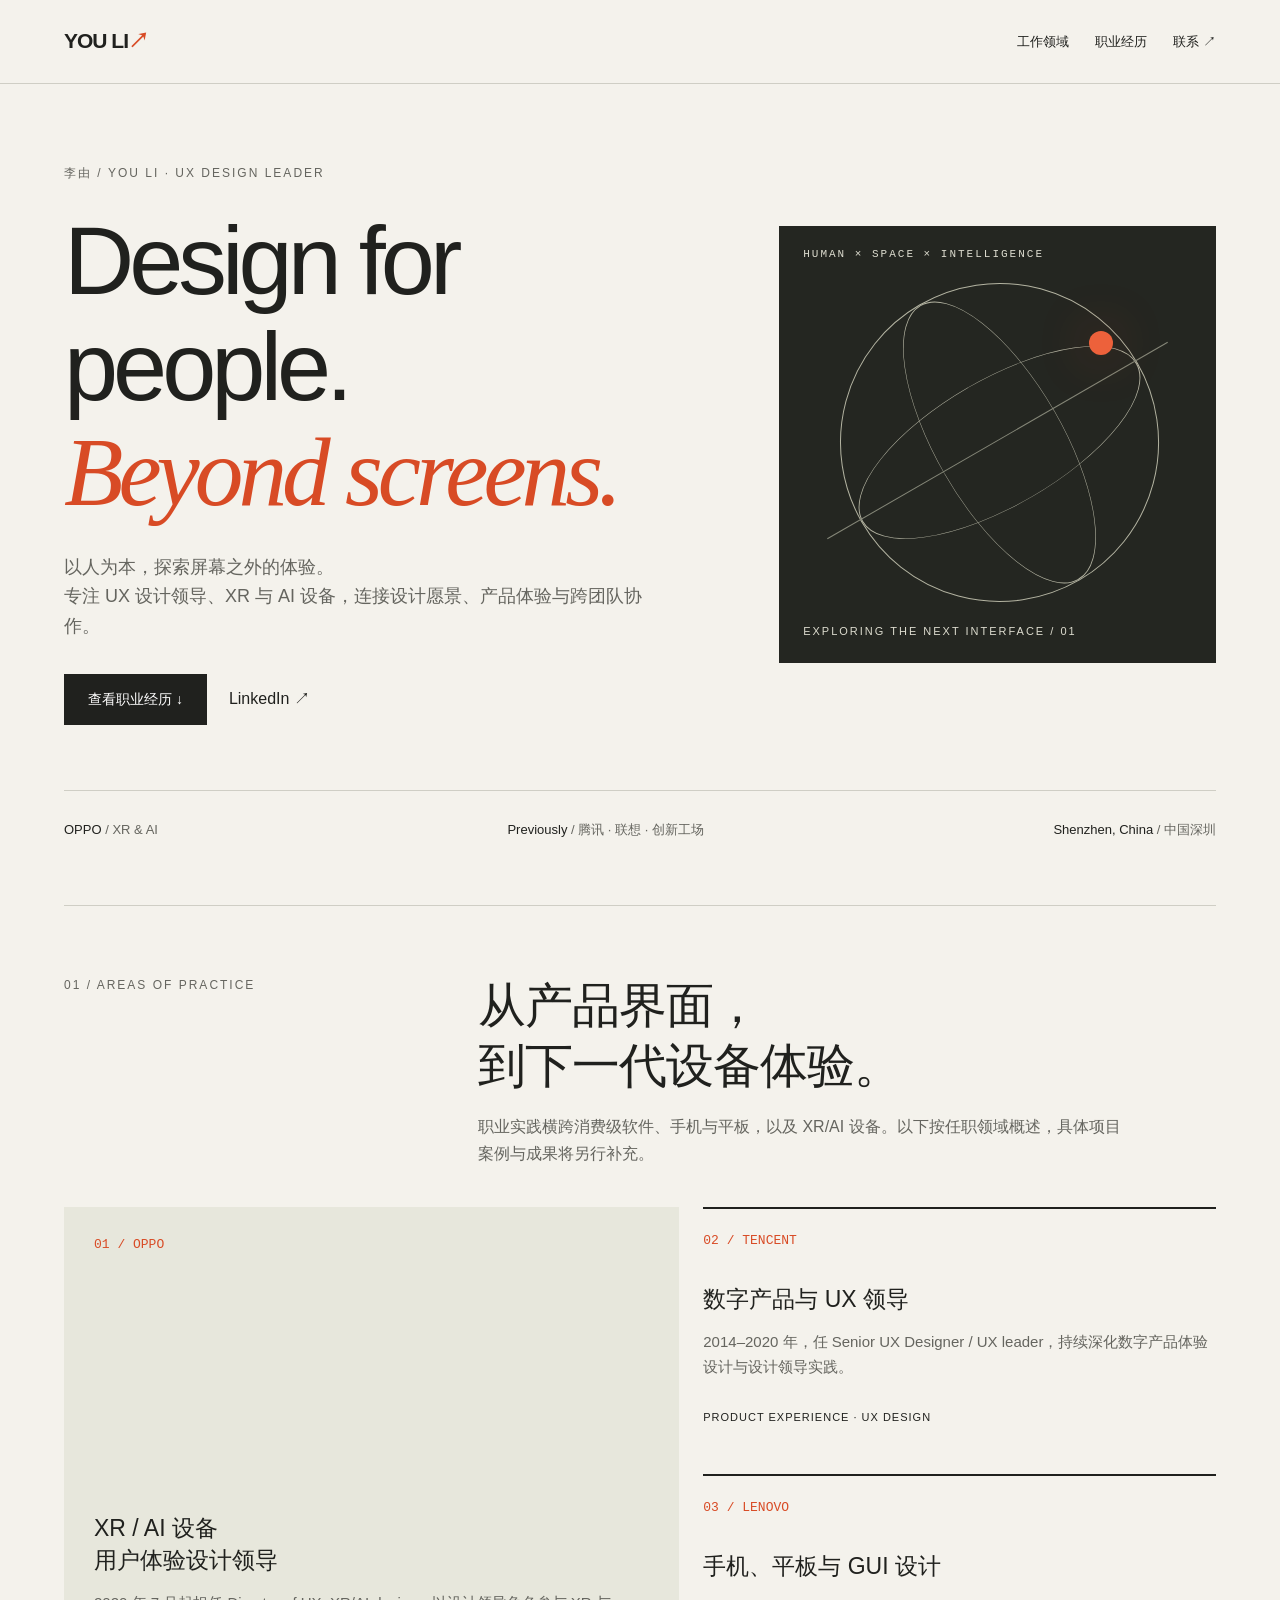
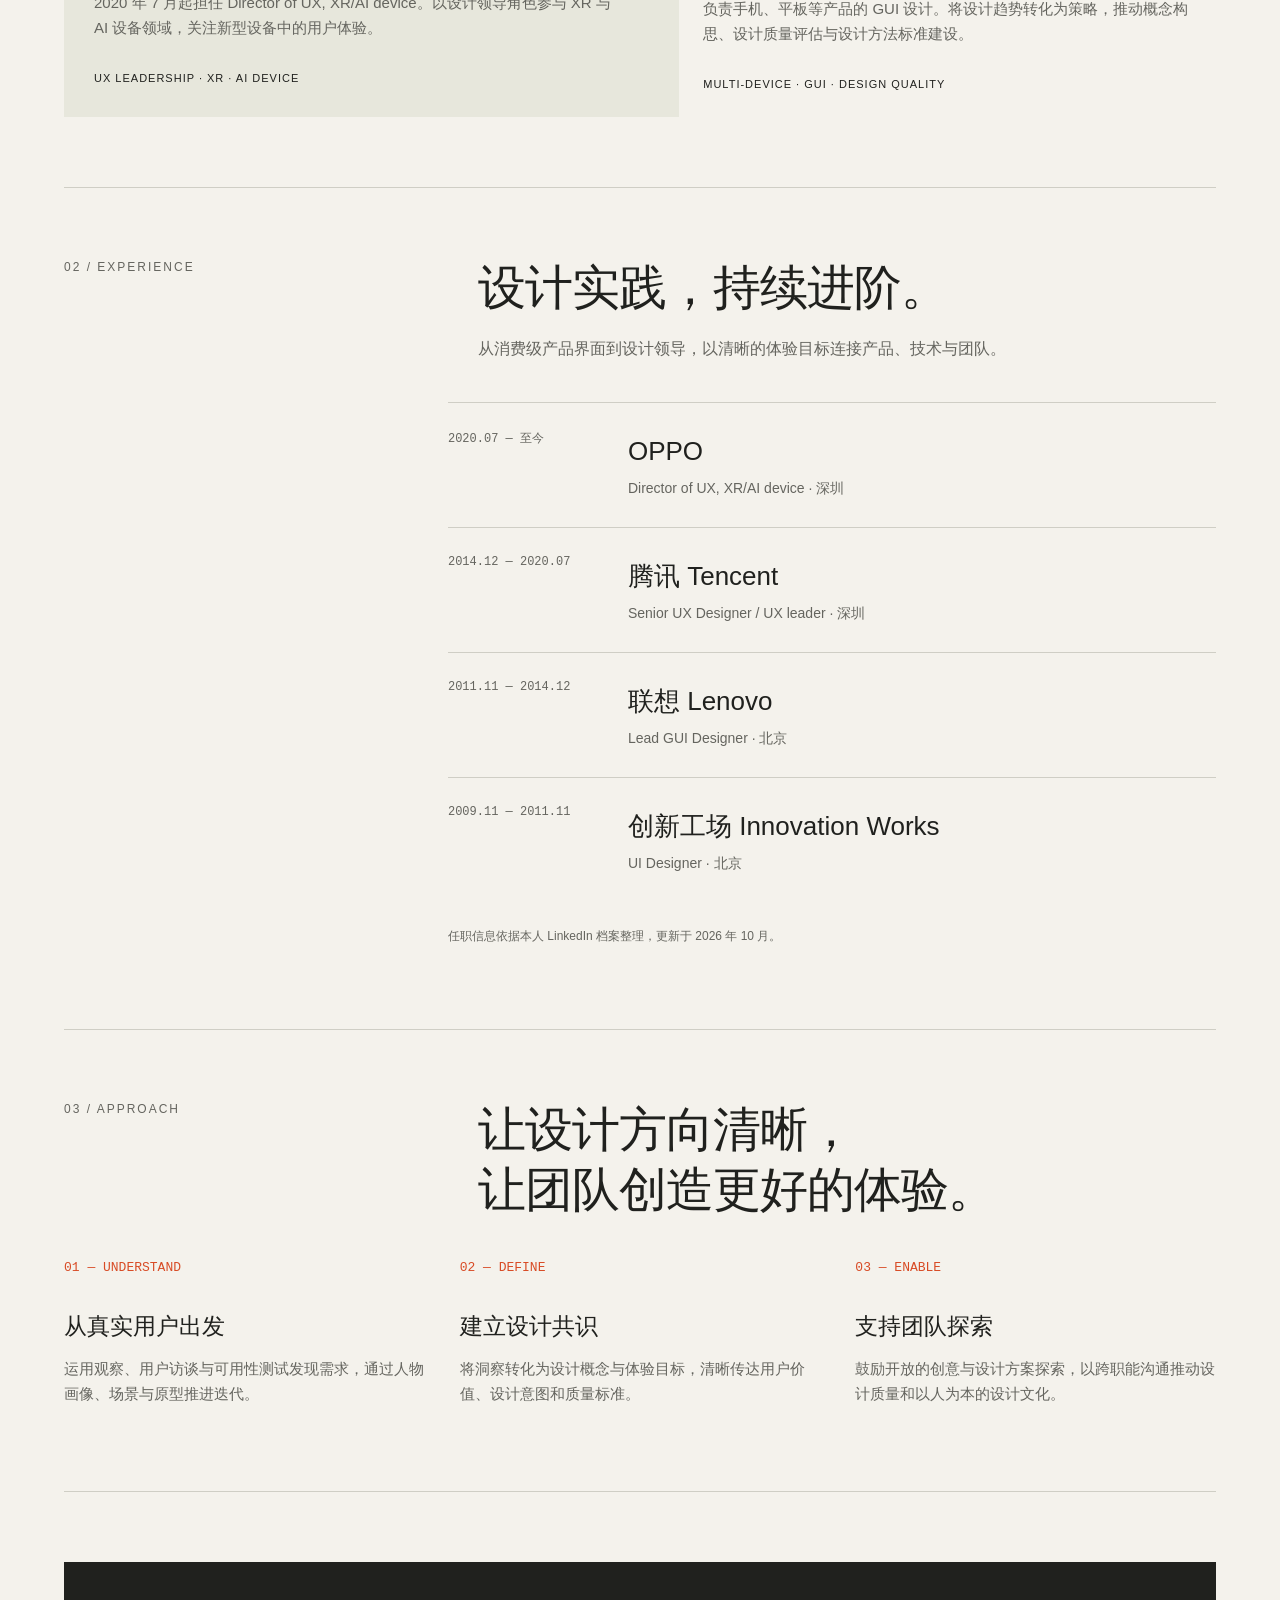
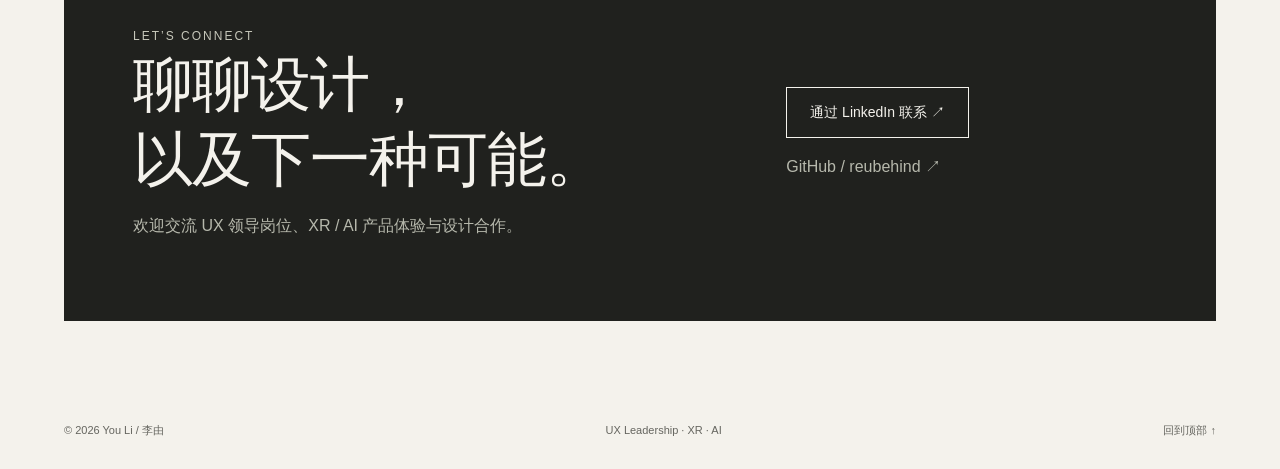
==== index.html @ 23b18785 "Create index.html" ====
<!doctype html>
<html lang="zh-CN"><head><meta charset="utf-8"><meta name="viewport" content="width=device-width,initial-scale=1"><title>李由 You Li — UX Design Leadership · XR & AI</title><meta name="description" content="李由 You Li，OPPO XR/AI 设备 UX 总监。曾任职腾讯、联想、创新工场。探索以人为本的数字产品与下一代设备体验。"><meta name="theme-color" content="#f4f2ec"><style>
:root{--paper:#f4f2ec;--ink:#20211e;--muted:#65655f;--accent:#d84b25;--line:#cfcec5}*{box-sizing:border-box}html{scroll-behavior:smooth;scroll-padding-top:90px}body{margin:0;background:var(--paper);color:var(--ink);font-family:Arial,"PingFang SC","Microsoft YaHei",sans-serif;line-height:1.65}a{color:inherit;text-decoration:none}a:focus-visible,summary:focus-visible{outline:3px solid var(--accent);outline-offset:6px}a:hover{color:var(--accent)}.wrap{width:min(1200px,90%);margin:auto}header{border-bottom:1px solid var(--line);background:var(--paper)}nav{display:flex;align-items:center;justify-content:space-between;padding:24px 0;gap:24px}.brand{font-weight:800;font-size:21px;letter-spacing:-1px}.brand span{color:var(--accent)}.links{display:flex;gap:26px;font-size:13px}.eyebrow{font-size:12px;text-transform:uppercase;letter-spacing:2px;color:var(--muted)}.hero{padding:80px 0 65px;position:relative}.hero-grid{display:grid;grid-template-columns:1.5fr 1fr;gap:60px;align-items:center}h1{font-weight:500;font-size:clamp(55px,7.6vw,108px);line-height:1.08;letter-spacing:-5px;margin:25px 0 28px}h1 em{font-family:Georgia,serif;font-weight:400;color:var(--accent)}.intro{font-size:18px;max-width:580px;color:var(--muted)}.actions{display:flex;gap:22px;align-items:center;flex-wrap:wrap;margin-top:32px}.button{display:inline-block;border:1px solid var(--ink);padding:13px 23px;font-size:14px}.button.dark{background:var(--ink);color:white}.button.dark:hover{background:var(--accent);border-color:var(--accent)}.visual{position:relative;aspect-ratio:1;background:#242621;overflow:hidden;color:#dddccf}.orb{position:absolute;width:73%;height:73%;border:1px solid #b3b3a1;border-radius:50%;left:14%;top:13%;transform:rotate(-30deg)}.orb:before,.orb:after{content:"";position:absolute;inset:0;border:1px solid #b3b3a1;border-radius:50%;transform:scaleX(.4)}.orb:after{transform:scaleY(.4)}.cross{position:absolute;inset:49% 5% auto;border-top:1px solid #858778;transform:rotate(-30deg)}.dot{position:absolute;left:71%;top:24%;width:24px;height:24px;border-radius:50%;background:#ed613b;box-shadow:0 0 50px #d84b2566}.visual-label{position:absolute;bottom:22px;left:24px;font-size:11px;letter-spacing:2px}.visual-top{position:absolute;left:24px;top:22px;font:11px monospace;letter-spacing:2px}.strip{display:flex;gap:25px;justify-content:space-between;border-top:1px solid var(--line);padding-top:28px;margin-top:65px;font-size:13px}.strip span{color:var(--muted)}section{padding:70px 0;border-top:1px solid var(--line)}.section-head{display:grid;grid-template-columns:1fr 2fr;gap:45px;margin-bottom:40px}h2{font-size:clamp(30px,4vw,48px);line-height:1.25;letter-spacing:-1px;font-weight:500;margin:0}h3{font-size:23px;font-weight:500;line-height:1.4;margin:0 0 15px}.section-head p{color:var(--muted);max-width:650px;margin:18px 0 0}.work-grid{display:grid;grid-template-columns:1.2fr 1fr;gap:24px}.project{border-top:2px solid var(--ink);padding:24px 0}.project:first-child{grid-row:span 2;background:#e7e7dc;padding:30px;border:0;display:flex;flex-direction:column;justify-content:space-between;min-height:420px}.num{font:13px monospace;color:var(--accent);display:block;margin-bottom:35px}.project p{max-width:520px;color:var(--muted);font-size:15px}.tags{font-size:11px;letter-spacing:1px;margin-top:28px}.note{font-size:12px;color:var(--muted);margin-top:25px}.timeline{margin-left:33.33%}.role{display:grid;grid-template-columns:150px 1fr;gap:30px;padding:27px 0;border-top:1px solid var(--line)}.date{font:12px monospace;color:var(--muted)}.company{font-size:26px;margin-bottom:4px}.job{font-size:14px;color:var(--muted)}.principles{display:grid;grid-template-columns:repeat(3,1fr);gap:35px}.principles p{font-size:15px;color:var(--muted)}.contact{background:var(--ink);color:var(--paper);padding:65px 6%;display:grid;grid-template-columns:1.7fr 1fr;gap:40px;align-items:center}.contact h2{font-size:clamp(34px,5vw,60px)}.contact p{color:#b6b8ac}.contact .button{border-color:var(--paper)}footer{display:flex;justify-content:space-between;gap:20px;padding:30px 0;font-size:11px;color:var(--muted)}.skip{position:absolute;left:-9999px}.skip:focus{left:10px;top:10px;background:white;padding:12px;z-index:9}@media(max-width:760px){nav{align-items:flex-start}.links{gap:15px;font-size:12px}.hero{padding-top:45px}.hero-grid{grid-template-columns:1fr;gap:35px}h1{letter-spacing:-3px}.visual{aspect-ratio:1.45}.strip{margin-top:35px;flex-wrap:wrap;gap:12px 25px}.section-head{grid-template-columns:1fr;gap:15px}.work-grid,.principles,.contact{grid-template-columns:1fr}.project:first-child{min-height:300px}.timeline{margin-left:0}.role{grid-template-columns:110px 1fr;gap:15px}section{padding:48px 0}footer{flex-wrap:wrap}.contact{padding:35px 7%}}@media(prefers-reduced-motion:reduce){html{scroll-behavior:auto}}@media print{.visual,.actions,nav,.contact{display:none}body{background:white}.hero,section{padding:20px 0}.hero-grid{display:block}.timeline{margin-left:0}h1{font-size:48px}.work-grid{display:block}.project:first-child{min-height:0}.project{break-inside:avoid}}
</style></head><body><a class="skip" href="#main">跳转至正文</a><header><nav class="wrap" aria-label="主导航"><a class="brand" href="#">YOU LI<span>↗</span></a><div class="links"><a href="#work">工作领域</a><a href="#experience">职业经历</a><a href="#contact">联系 ↗</a></div></nav></header><main id="main" class="wrap"><div class="hero"><div class="hero-grid"><div><div class="eyebrow">李由 / You Li · UX Design Leader</div><h1>Design for<br>people.<br><em>Beyond screens.</em></h1><p class="intro">以人为本，探索屏幕之外的体验。<br>专注 UX 设计领导、XR 与 AI 设备，连接设计愿景、产品体验与跨团队协作。</p><div class="actions"><a class="button dark" href="#experience">查看职业经历 ↓</a><a href="https://www.linkedin.com/in/liyou417/">LinkedIn ↗</a></div></div><div class="visual" role="img" aria-label="由球形经纬线构成的抽象空间图形，象征跨设备与空间体验"><span class="visual-top">HUMAN × SPACE × INTELLIGENCE</span><div class="orb"></div><div class="cross"></div><div class="dot"></div><span class="visual-label">EXPLORING THE NEXT INTERFACE / 01</span></div></div><div class="strip"><div>OPPO <span> / XR & AI</span></div><div>Previously <span> / 腾讯 · 联想 · 创新工场</span></div><div>Shenzhen, China <span> / 中国深圳</span></div></div></div><section id="work"><div class="section-head"><div class="eyebrow">01 / Areas of practice</div><div><h2>从产品界面，<br>到下一代设备体验。</h2><p>职业实践横跨消费级软件、手机与平板，以及 XR/AI 设备。以下按任职领域概述，具体项目案例与成果将另行补充。</p></div></div><div class="work-grid"><article class="project"><span class="num">01 / OPPO</span><div><h3>XR / AI 设备<br>用户体验设计领导</h3><p>2020 年 7 月起担任 Director of UX, XR/AI device。以设计领导角色参与 XR 与 AI 设备领域，关注新型设备中的用户体验。</p><div class="tags">UX LEADERSHIP · XR · AI DEVICE</div></div></article><article class="project"><span class="num">02 / TENCENT</span><h3>数字产品与 UX 领导</h3><p>2014–2020 年，任 Senior UX Designer / UX leader，持续深化数字产品体验设计与设计领导实践。</p><div class="tags">PRODUCT EXPERIENCE · UX DESIGN</div></article><article class="project"><span class="num">03 / LENOVO</span><h3>手机、平板与 GUI 设计</h3><p>负责手机、平板等产品的 GUI 设计。将设计趋势转化为策略，推动概念构思、设计质量评估与设计方法标准建设。</p><div class="tags">MULTI-DEVICE · GUI · DESIGN QUALITY</div></article></div></section><section id="experience"><div class="section-head"><div class="eyebrow">02 / Experience</div><div><h2>设计实践，持续进阶。</h2><p>从消费级产品界面到设计领导，以清晰的体验目标连接产品、技术与团队。</p></div></div><div class="timeline"><div class="role"><div class="date">2020.07 — 至今</div><div><div class="company">OPPO</div><div class="job">Director of UX, XR/AI device · 深圳</div></div></div><div class="role"><div class="date">2014.12 — 2020.07</div><div><div class="company">腾讯 Tencent</div><div class="job">Senior UX Designer / UX leader · 深圳</div></div></div><div class="role"><div class="date">2011.11 — 2014.12</div><div><div class="company">联想 Lenovo</div><div class="job">Lead GUI Designer · 北京</div></div></div><div class="role"><div class="date">2009.11 — 2011.11</div><div><div class="company">创新工场 Innovation Works</div><div class="job">UI Designer · 北京</div></div></div><p class="note">任职信息依据本人 LinkedIn 档案整理，更新于 2026 年 10 月。</p></div></section><section><div class="section-head"><div class="eyebrow">03 / Approach</div><h2>让设计方向清晰，<br>让团队创造更好的体验。</h2></div><div class="principles"><article><span class="num">01 — UNDERSTAND</span><h3>从真实用户出发</h3><p>运用观察、用户访谈与可用性测试发现需求，通过人物画像、场景与原型推进迭代。</p></article><article><span class="num">02 — DEFINE</span><h3>建立设计共识</h3><p>将洞察转化为设计概念与体验目标，清晰传达用户价值、设计意图和质量标准。</p></article><article><span class="num">03 — ENABLE</span><h3>支持团队探索</h3><p>鼓励开放的创意与设计方案探索，以跨职能沟通推动设计质量和以人为本的设计文化。</p></article></div></section><section id="contact"><div class="contact"><div><div class="eyebrow" style="color:#c6c7ba">LET’S CONNECT</div><h2>聊聊设计，<br>以及下一种可能。</h2><p>欢迎交流 UX 领导岗位、XR / AI 产品体验与设计合作。</p></div><div><a class="button" href="https://www.linkedin.com/in/liyou417/">通过 LinkedIn 联系 ↗</a><p><a href="https://github.com/reubehind">GitHub / reubehind ↗</a></p></div></div></section></main><footer class="wrap"><span>© 2026 You Li / 李由</span><span>UX Leadership · XR · AI</span><a href="#">回到顶部 ↑</a></footer></body></html>
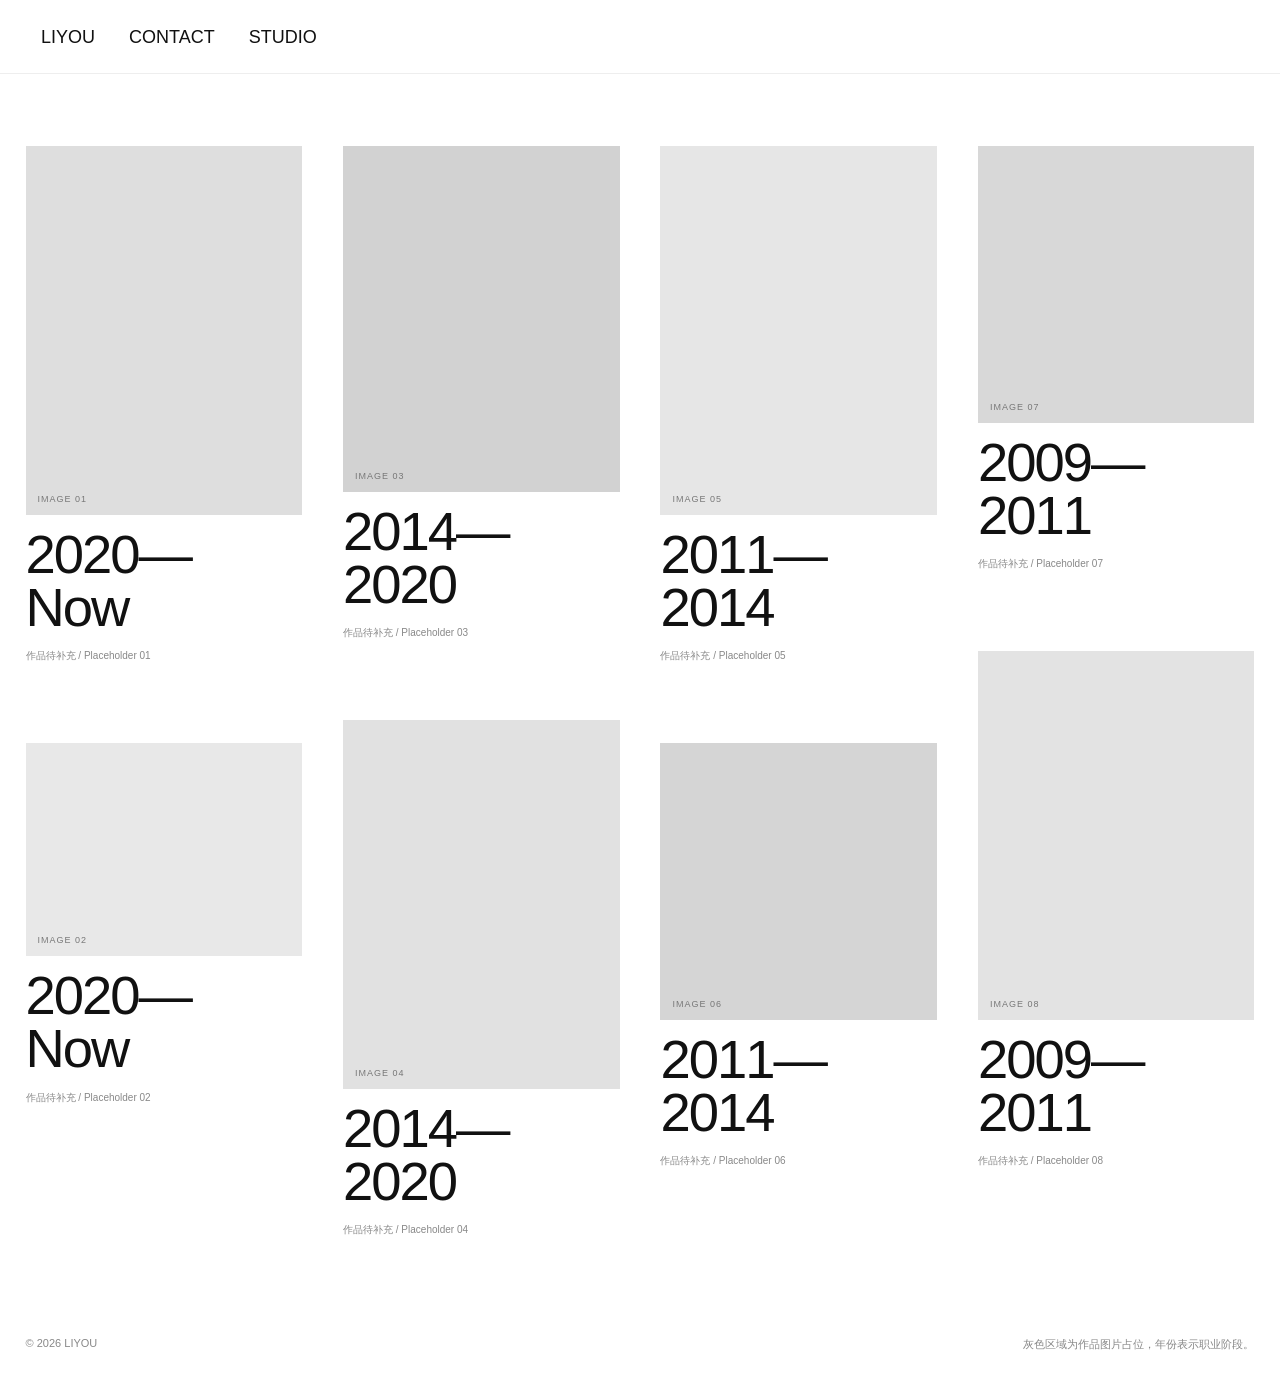
==== commit dcdc8d9a: "Publish minimal portfolio with full pages and studio link" ====
--- a/index.html
+++ b/index.html
@@ -1,4 +1,2 @@
 <!doctype html>
-<html lang="zh-CN"><head><meta charset="utf-8"><meta name="viewport" content="width=device-width,initial-scale=1"><title>李由 You Li — UX Design Leadership · XR & AI</title><meta name="description" content="李由 You Li，OPPO XR/AI 设备 UX 总监。曾任职腾讯、联想、创新工场。探索以人为本的数字产品与下一代设备体验。"><meta name="theme-color" content="#f4f2ec"><style>
-:root{--paper:#f4f2ec;--ink:#20211e;--muted:#65655f;--accent:#d84b25;--line:#cfcec5}*{box-sizing:border-box}html{scroll-behavior:smooth;scroll-padding-top:90px}body{margin:0;background:var(--paper);color:var(--ink);font-family:Arial,"PingFang SC","Microsoft YaHei",sans-serif;line-height:1.65}a{color:inherit;text-decoration:none}a:focus-visible,summary:focus-visible{outline:3px solid var(--accent);outline-offset:6px}a:hover{color:var(--accent)}.wrap{width:min(1200px,90%);margin:auto}header{border-bottom:1px solid var(--line);background:var(--paper)}nav{display:flex;align-items:center;justify-content:space-between;padding:24px 0;gap:24px}.brand{font-weight:800;font-size:21px;letter-spacing:-1px}.brand span{color:var(--accent)}.links{display:flex;gap:26px;font-size:13px}.eyebrow{font-size:12px;text-transform:uppercase;letter-spacing:2px;color:var(--muted)}.hero{padding:80px 0 65px;position:relative}.hero-grid{display:grid;grid-template-columns:1.5fr 1fr;gap:60px;align-items:center}h1{font-weight:500;font-size:clamp(55px,7.6vw,108px);line-height:1.08;letter-spacing:-5px;margin:25px 0 28px}h1 em{font-family:Georgia,serif;font-weight:400;color:var(--accent)}.intro{font-size:18px;max-width:580px;color:var(--muted)}.actions{display:flex;gap:22px;align-items:center;flex-wrap:wrap;margin-top:32px}.button{display:inline-block;border:1px solid var(--ink);padding:13px 23px;font-size:14px}.button.dark{background:var(--ink);color:white}.button.dark:hover{background:var(--accent);border-color:var(--accent)}.visual{position:relative;aspect-ratio:1;background:#242621;overflow:hidden;color:#dddccf}.orb{position:absolute;width:73%;height:73%;border:1px solid #b3b3a1;border-radius:50%;left:14%;top:13%;transform:rotate(-30deg)}.orb:before,.orb:after{content:"";position:absolute;inset:0;border:1px solid #b3b3a1;border-radius:50%;transform:scaleX(.4)}.orb:after{transform:scaleY(.4)}.cross{position:absolute;inset:49% 5% auto;border-top:1px solid #858778;transform:rotate(-30deg)}.dot{position:absolute;left:71%;top:24%;width:24px;height:24px;border-radius:50%;background:#ed613b;box-shadow:0 0 50px #d84b2566}.visual-label{position:absolute;bottom:22px;left:24px;font-size:11px;letter-spacing:2px}.visual-top{position:absolute;left:24px;top:22px;font:11px monospace;letter-spacing:2px}.strip{display:flex;gap:25px;justify-content:space-between;border-top:1px solid var(--line);padding-top:28px;margin-top:65px;font-size:13px}.strip span{color:var(--muted)}section{padding:70px 0;border-top:1px solid var(--line)}.section-head{display:grid;grid-template-columns:1fr 2fr;gap:45px;margin-bottom:40px}h2{font-size:clamp(30px,4vw,48px);line-height:1.25;letter-spacing:-1px;font-weight:500;margin:0}h3{font-size:23px;font-weight:500;line-height:1.4;margin:0 0 15px}.section-head p{color:var(--muted);max-width:650px;margin:18px 0 0}.work-grid{display:grid;grid-template-columns:1.2fr 1fr;gap:24px}.project{border-top:2px solid var(--ink);padding:24px 0}.project:first-child{grid-row:span 2;background:#e7e7dc;padding:30px;border:0;display:flex;flex-direction:column;justify-content:space-between;min-height:420px}.num{font:13px monospace;color:var(--accent);display:block;margin-bottom:35px}.project p{max-width:520px;color:var(--muted);font-size:15px}.tags{font-size:11px;letter-spacing:1px;margin-top:28px}.note{font-size:12px;color:var(--muted);margin-top:25px}.timeline{margin-left:33.33%}.role{display:grid;grid-template-columns:150px 1fr;gap:30px;padding:27px 0;border-top:1px solid var(--line)}.date{font:12px monospace;color:var(--muted)}.company{font-size:26px;margin-bottom:4px}.job{font-size:14px;color:var(--muted)}.principles{display:grid;grid-template-columns:repeat(3,1fr);gap:35px}.principles p{font-size:15px;color:var(--muted)}.contact{background:var(--ink);color:var(--paper);padding:65px 6%;display:grid;grid-template-columns:1.7fr 1fr;gap:40px;align-items:center}.contact h2{font-size:clamp(34px,5vw,60px)}.contact p{color:#b6b8ac}.contact .button{border-color:var(--paper)}footer{display:flex;justify-content:space-between;gap:20px;padding:30px 0;font-size:11px;color:var(--muted)}.skip{position:absolute;left:-9999px}.skip:focus{left:10px;top:10px;background:white;padding:12px;z-index:9}@media(max-width:760px){nav{align-items:flex-start}.links{gap:15px;font-size:12px}.hero{padding-top:45px}.hero-grid{grid-template-columns:1fr;gap:35px}h1{letter-spacing:-3px}.visual{aspect-ratio:1.45}.strip{margin-top:35px;flex-wrap:wrap;gap:12px 25px}.section-head{grid-template-columns:1fr;gap:15px}.work-grid,.principles,.contact{grid-template-columns:1fr}.project:first-child{min-height:300px}.timeline{margin-left:0}.role{grid-template-columns:110px 1fr;gap:15px}section{padding:48px 0}footer{flex-wrap:wrap}.contact{padding:35px 7%}}@media(prefers-reduced-motion:reduce){html{scroll-behavior:auto}}@media print{.visual,.actions,nav,.contact{display:none}body{background:white}.hero,section{padding:20px 0}.hero-grid{display:block}.timeline{margin-left:0}h1{font-size:48px}.work-grid{display:block}.project:first-child{min-height:0}.project{break-inside:avoid}}
-</style></head><body><a class="skip" href="#main">跳转至正文</a><header><nav class="wrap" aria-label="主导航"><a class="brand" href="#">YOU LI<span>↗</span></a><div class="links"><a href="#work">工作领域</a><a href="#experience">职业经历</a><a href="#contact">联系 ↗</a></div></nav></header><main id="main" class="wrap"><div class="hero"><div class="hero-grid"><div><div class="eyebrow">李由 / You Li · UX Design Leader</div><h1>Design for<br>people.<br><em>Beyond screens.</em></h1><p class="intro">以人为本，探索屏幕之外的体验。<br>专注 UX 设计领导、XR 与 AI 设备，连接设计愿景、产品体验与跨团队协作。</p><div class="actions"><a class="button dark" href="#experience">查看职业经历 ↓</a><a href="https://www.linkedin.com/in/liyou417/">LinkedIn ↗</a></div></div><div class="visual" role="img" aria-label="由球形经纬线构成的抽象空间图形，象征跨设备与空间体验"><span class="visual-top">HUMAN × SPACE × INTELLIGENCE</span><div class="orb"></div><div class="cross"></div><div class="dot"></div><span class="visual-label">EXPLORING THE NEXT INTERFACE / 01</span></div></div><div class="strip"><div>OPPO <span> / XR & AI</span></div><div>Previously <span> / 腾讯 · 联想 · 创新工场</span></div><div>Shenzhen, China <span> / 中国深圳</span></div></div></div><section id="work"><div class="section-head"><div class="eyebrow">01 / Areas of practice</div><div><h2>从产品界面，<br>到下一代设备体验。</h2><p>职业实践横跨消费级软件、手机与平板，以及 XR/AI 设备。以下按任职领域概述，具体项目案例与成果将另行补充。</p></div></div><div class="work-grid"><article class="project"><span class="num">01 / OPPO</span><div><h3>XR / AI 设备<br>用户体验设计领导</h3><p>2020 年 7 月起担任 Director of UX, XR/AI device。以设计领导角色参与 XR 与 AI 设备领域，关注新型设备中的用户体验。</p><div class="tags">UX LEADERSHIP · XR · AI DEVICE</div></div></article><article class="project"><span class="num">02 / TENCENT</span><h3>数字产品与 UX 领导</h3><p>2014–2020 年，任 Senior UX Designer / UX leader，持续深化数字产品体验设计与设计领导实践。</p><div class="tags">PRODUCT EXPERIENCE · UX DESIGN</div></article><article class="project"><span class="num">03 / LENOVO</span><h3>手机、平板与 GUI 设计</h3><p>负责手机、平板等产品的 GUI 设计。将设计趋势转化为策略，推动概念构思、设计质量评估与设计方法标准建设。</p><div class="tags">MULTI-DEVICE · GUI · DESIGN QUALITY</div></article></div></section><section id="experience"><div class="section-head"><div class="eyebrow">02 / Experience</div><div><h2>设计实践，持续进阶。</h2><p>从消费级产品界面到设计领导，以清晰的体验目标连接产品、技术与团队。</p></div></div><div class="timeline"><div class="role"><div class="date">2020.07 — 至今</div><div><div class="company">OPPO</div><div class="job">Director of UX, XR/AI device · 深圳</div></div></div><div class="role"><div class="date">2014.12 — 2020.07</div><div><div class="company">腾讯 Tencent</div><div class="job">Senior UX Designer / UX leader · 深圳</div></div></div><div class="role"><div class="date">2011.11 — 2014.12</div><div><div class="company">联想 Lenovo</div><div class="job">Lead GUI Designer · 北京</div></div></div><div class="role"><div class="date">2009.11 — 2011.11</div><div><div class="company">创新工场 Innovation Works</div><div class="job">UI Designer · 北京</div></div></div><p class="note">任职信息依据本人 LinkedIn 档案整理，更新于 2026 年 10 月。</p></div></section><section><div class="section-head"><div class="eyebrow">03 / Approach</div><h2>让设计方向清晰，<br>让团队创造更好的体验。</h2></div><div class="principles"><article><span class="num">01 — UNDERSTAND</span><h3>从真实用户出发</h3><p>运用观察、用户访谈与可用性测试发现需求，通过人物画像、场景与原型推进迭代。</p></article><article><span class="num">02 — DEFINE</span><h3>建立设计共识</h3><p>将洞察转化为设计概念与体验目标，清晰传达用户价值、设计意图和质量标准。</p></article><article><span class="num">03 — ENABLE</span><h3>支持团队探索</h3><p>鼓励开放的创意与设计方案探索，以跨职能沟通推动设计质量和以人为本的设计文化。</p></article></div></section><section id="contact"><div class="contact"><div><div class="eyebrow" style="color:#c6c7ba">LET’S CONNECT</div><h2>聊聊设计，<br>以及下一种可能。</h2><p>欢迎交流 UX 领导岗位、XR / AI 产品体验与设计合作。</p></div><div><a class="button" href="https://www.linkedin.com/in/liyou417/">通过 LinkedIn 联系 ↗</a><p><a href="https://github.com/reubehind">GitHub / reubehind ↗</a></p></div></div></section></main><footer class="wrap"><span>© 2026 You Li / 李由</span><span>UX Leadership · XR · AI</span><a href="#">回到顶部 ↑</a></footer></body></html>
+<html lang="zh-CN"><head><meta charset="utf-8"><meta name="viewport" content="width=device-width,initial-scale=1"><title>LIYOU — Works</title><link rel="stylesheet" href="style.css"></head><body><a class="skip" href="#content">跳转至正文</a><header><nav aria-label="Main navigation"><a href="liyou.html">LIYOU</a><a href="contact.html">CONTACT</a><a href="https://liinlab.github.io/">STUDIO</a></nav></header><main id="content"><div class="gallery"><div class="column"><figure class="work"><div class="placeholder ratio-0-0" role="img" aria-label="2020 — Present 时期作品图片占位"><span>IMAGE 01</span></div><figcaption><h2>2020—<br>Now</h2><p>作品待补充 / Placeholder 01</p></figcaption></figure><figure class="work"><div class="placeholder ratio-0-1" role="img" aria-label="2020 — Present 时期作品图片占位"><span>IMAGE 02</span></div><figcaption><h2>2020—<br>Now</h2><p>作品待补充 / Placeholder 02</p></figcaption></figure></div><div class="column"><figure class="work"><div class="placeholder ratio-1-0" role="img" aria-label="2014 — 2020 时期作品图片占位"><span>IMAGE 03</span></div><figcaption><h2>2014—<br>2020</h2><p>作品待补充 / Placeholder 03</p></figcaption></figure><figure class="work"><div class="placeholder ratio-1-1" role="img" aria-label="2014 — 2020 时期作品图片占位"><span>IMAGE 04</span></div><figcaption><h2>2014—<br>2020</h2><p>作品待补充 / Placeholder 04</p></figcaption></figure></div><div class="column"><figure class="work"><div class="placeholder ratio-2-0" role="img" aria-label="2011 — 2014 时期作品图片占位"><span>IMAGE 05</span></div><figcaption><h2>2011—<br>2014</h2><p>作品待补充 / Placeholder 05</p></figcaption></figure><figure class="work"><div class="placeholder ratio-2-1" role="img" aria-label="2011 — 2014 时期作品图片占位"><span>IMAGE 06</span></div><figcaption><h2>2011—<br>2014</h2><p>作品待补充 / Placeholder 06</p></figcaption></figure></div><div class="column"><figure class="work"><div class="placeholder ratio-3-0" role="img" aria-label="2009 — 2011 时期作品图片占位"><span>IMAGE 07</span></div><figcaption><h2>2009—<br>2011</h2><p>作品待补充 / Placeholder 07</p></figcaption></figure><figure class="work"><div class="placeholder ratio-3-1" role="img" aria-label="2009 — 2011 时期作品图片占位"><span>IMAGE 08</span></div><figcaption><h2>2009—<br>2011</h2><p>作品待补充 / Placeholder 08</p></figcaption></figure></div></div></main><footer><p>© 2026 LIYOU</p><p>灰色区域为作品图片占位，年份表示职业阶段。</p></footer></body></html>
--- a/style.css
+++ b/style.css
@@ -0,0 +1,4 @@
+
+*{box-sizing:border-box}body{margin:0;background:#fff;color:#111;font-family:Arial,"Helvetica Neue","PingFang SC",sans-serif}button,a{-webkit-tap-highlight-color:transparent}button{font:inherit;color:inherit}a{color:inherit;text-underline-offset:4px}button:focus-visible,a:focus-visible{outline:2px solid #111;outline-offset:5px}header{height:74px;border-bottom:1px solid #eee;display:flex;align-items:center;padding:0 3.2vw;background:#fff}nav{display:flex;gap:34px}nav a{border:0;padding:0;background:none;cursor:pointer;font-size:18px;font-weight:500;line-height:1}nav a:hover{text-decoration:underline;text-underline-offset:5px}main{padding:72px 2vw 0}.gallery{display:grid;grid-template-columns:repeat(4,minmax(0,1fr));gap:3.2vw;align-items:start}.work{margin:0 0 80px}.placeholder{width:100%;background:#dedede;position:relative}.placeholder span{position:absolute;left:12px;bottom:11px;font-size:9px;letter-spacing:1px;color:#777}.ratio-0-0{aspect-ratio:3/4}.ratio-1-0{aspect-ratio:4/5;background:#d2d2d2}.ratio-2-0{aspect-ratio:3/4;background:#e6e6e6}.ratio-3-0{aspect-ratio:1;background:#d8d8d8}.ratio-0-1{aspect-ratio:1.3;background:#e8e8e8}.ratio-1-1{aspect-ratio:3/4;background:#e1e1e1}.ratio-2-1{aspect-ratio:1;background:#d5d5d5}.ratio-3-1{aspect-ratio:3/4;background:#e3e3e3}h2{font-size:clamp(36px,4.25vw,70px);font-weight:400;line-height:.98;letter-spacing:-2px;margin:13px 0 14px}figcaption p{margin:0;font-size:10px;line-height:1.5;color:#888}footer{padding:20px 2vw 30px;display:flex;justify-content:space-between;gap:20px;font-size:11px;color:#888}footer p{margin:0}.profile{display:grid;grid-template-columns:150px 1fr;gap:30px}.profile img{width:150px;height:auto}.profile h3{font-size:26px;font-weight:400;margin:0 0 18px}.profile p,.page-content p{font-size:15px;line-height:1.8;margin:0 0 16px}.profile .small{font-size:12px;color:#777}.contact-links{display:flex;flex-direction:column;gap:24px}.contact-links a{font-size:28px;text-decoration:none}.contact-links span{display:block;font-size:12px;color:#777;margin-top:6px}.contact-links a:hover{text-decoration:underline}.skip{position:absolute;left:-9999px}.skip:focus{top:10px;left:10px;background:white}@media(min-width:1600px){.gallery{gap:45px}main{padding-top:85px}}@media(max-width:760px){header{height:66px;padding:0 22px}nav{gap:27px}nav a{font-size:16px}main{padding:45px 18px 0}.gallery{grid-template-columns:repeat(2,minmax(0,1fr));gap:22px}h2{font-size:clamp(32px,7vw,52px);letter-spacing:-1px}.work{margin-bottom:45px}footer{padding:20px 18px;flex-direction:column;gap:8px}.dialog-inner{padding:25px}.profile{grid-template-columns:90px 1fr;gap:20px}.profile img{width:90px}.profile h3{font-size:22px}.profile p{font-size:13px}.dialog-top{margin-bottom:28px}}
+
+body{min-height:100vh}header{justify-content:space-between;gap:20px}nav a{text-decoration:none}nav a[aria-current="page"]{text-decoration:underline;text-decoration-thickness:2px;text-underline-offset:7px}.page-close{font-size:12px;text-decoration:none;white-space:nowrap;padding:10px 0 10px 12px}.page-close:hover{text-decoration:underline}.page-content{padding:72px 3.2vw;min-height:calc(100vh - 74px)}.profile{max-width:760px;grid-template-columns:200px 1fr;gap:40px}.profile img{width:200px}.contact-links{align-items:flex-start}.contact-links a{font-size:clamp(28px,3vw,42px)}@media(max-width:760px){.page-content{padding:45px 22px;min-height:calc(100vh - 66px)}.profile{grid-template-columns:110px 1fr;gap:24px}.profile img{width:110px}nav{gap:22px}.page-close{font-size:11px}}@media(max-width:380px){header{padding:0 16px;gap:12px}nav{gap:15px}nav a{font-size:14px}.profile{grid-template-columns:1fr}}
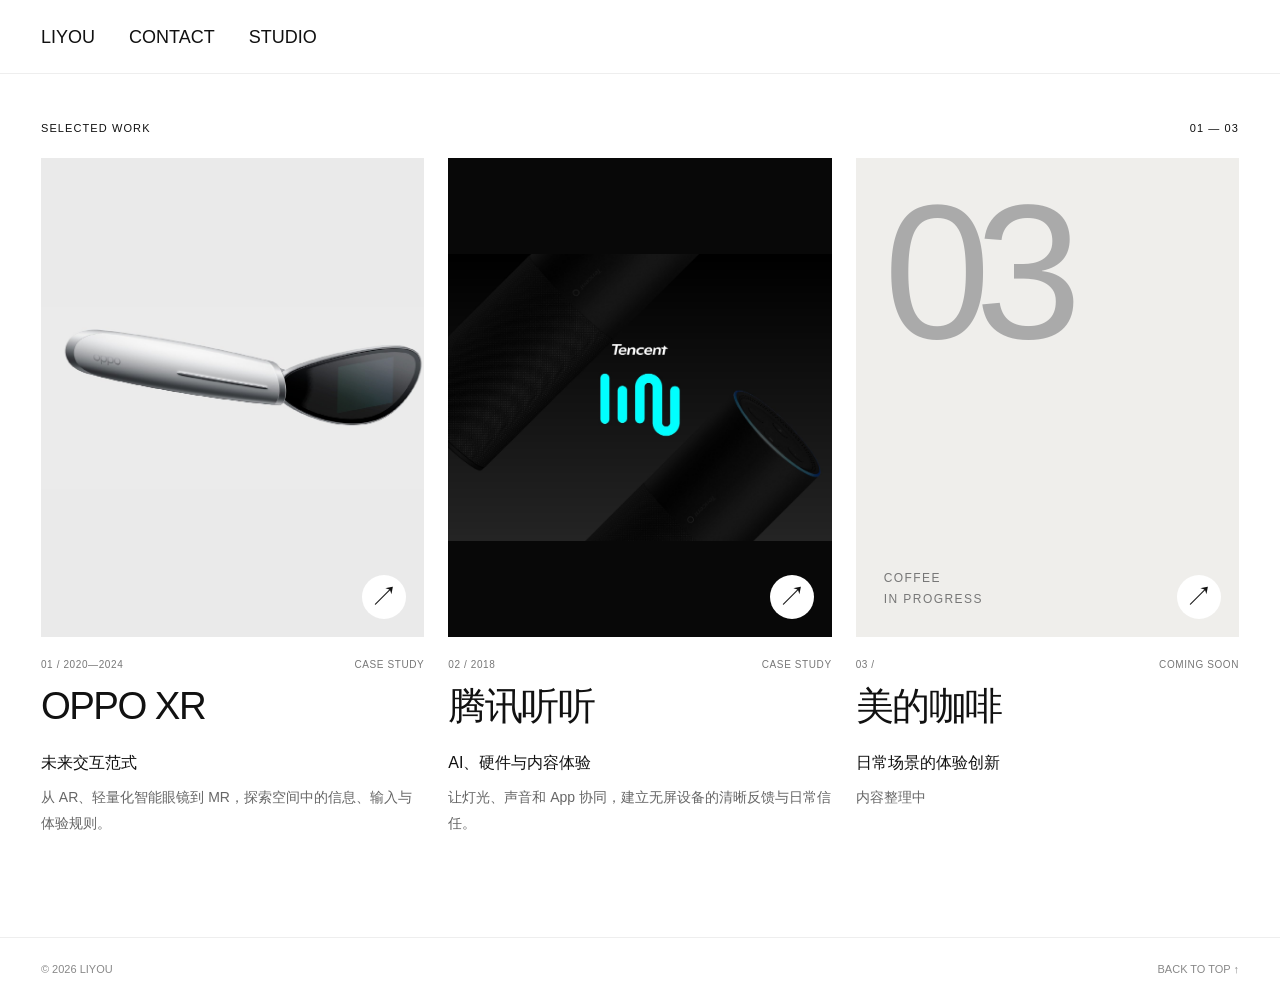
==== commit 08213373: "Add selected case studies for OPPO XR and Tencent Tingting" ====
--- a/index.html
+++ b/index.html
@@ -1,2 +1 @@
-<!doctype html>
-<html lang="zh-CN"><head><meta charset="utf-8"><meta name="viewport" content="width=device-width,initial-scale=1"><title>LIYOU — Works</title><link rel="stylesheet" href="style.css"></head><body><a class="skip" href="#content">跳转至正文</a><header><nav aria-label="Main navigation"><a href="liyou.html">LIYOU</a><a href="contact.html">CONTACT</a><a href="https://liinlab.github.io/">STUDIO</a></nav></header><main id="content"><div class="gallery"><div class="column"><figure class="work"><div class="placeholder ratio-0-0" role="img" aria-label="2020 — Present 时期作品图片占位"><span>IMAGE 01</span></div><figcaption><h2>2020—<br>Now</h2><p>作品待补充 / Placeholder 01</p></figcaption></figure><figure class="work"><div class="placeholder ratio-0-1" role="img" aria-label="2020 — Present 时期作品图片占位"><span>IMAGE 02</span></div><figcaption><h2>2020—<br>Now</h2><p>作品待补充 / Placeholder 02</p></figcaption></figure></div><div class="column"><figure class="work"><div class="placeholder ratio-1-0" role="img" aria-label="2014 — 2020 时期作品图片占位"><span>IMAGE 03</span></div><figcaption><h2>2014—<br>2020</h2><p>作品待补充 / Placeholder 03</p></figcaption></figure><figure class="work"><div class="placeholder ratio-1-1" role="img" aria-label="2014 — 2020 时期作品图片占位"><span>IMAGE 04</span></div><figcaption><h2>2014—<br>2020</h2><p>作品待补充 / Placeholder 04</p></figcaption></figure></div><div class="column"><figure class="work"><div class="placeholder ratio-2-0" role="img" aria-label="2011 — 2014 时期作品图片占位"><span>IMAGE 05</span></div><figcaption><h2>2011—<br>2014</h2><p>作品待补充 / Placeholder 05</p></figcaption></figure><figure class="work"><div class="placeholder ratio-2-1" role="img" aria-label="2011 — 2014 时期作品图片占位"><span>IMAGE 06</span></div><figcaption><h2>2011—<br>2014</h2><p>作品待补充 / Placeholder 06</p></figcaption></figure></div><div class="column"><figure class="work"><div class="placeholder ratio-3-0" role="img" aria-label="2009 — 2011 时期作品图片占位"><span>IMAGE 07</span></div><figcaption><h2>2009—<br>2011</h2><p>作品待补充 / Placeholder 07</p></figcaption></figure><figure class="work"><div class="placeholder ratio-3-1" role="img" aria-label="2009 — 2011 时期作品图片占位"><span>IMAGE 08</span></div><figcaption><h2>2009—<br>2011</h2><p>作品待补充 / Placeholder 08</p></figcaption></figure></div></div></main><footer><p>© 2026 LIYOU</p><p>灰色区域为作品图片占位，年份表示职业阶段。</p></footer></body></html>
+<!doctype html><html lang="zh-CN"><head><meta charset="utf-8"><meta name="viewport" content="width=device-width,initial-scale=1"><meta name="description" content="李由的用户体验与交互设计作品：OPPO XR、腾讯听听与美的咖啡。"><title>Selected Work — LIYOU</title><link rel="stylesheet" href="style.css?v=20261102"><link rel="stylesheet" href="cases.css?v=20261102"></head><body class="portfolio"><a class="skip" href="#content">跳转至正文</a><header><nav aria-label="Main navigation"><a href="liyou.html">LIYOU</a><a href="contact.html">CONTACT</a><a href="https://liinlab.github.io/">STUDIO</a></nav></header><main id="content" class="selected-work"><div class="work-index"><span>SELECTED WORK</span><span>01 — 03</span></div><div class="projects"><a class="project" href="oppo-xr.html"><div class="project-visual"><img src="case-xr-cover.jpg" alt="OPPO XR项目原始作品图" fetchpriority="high"><span class="project-arrow" aria-hidden="true">↗</span></div><div class="project-meta"><span>01 / 2020—2024</span><span>CASE STUDY</span></div><h1>OPPO XR</h1><h2>未来交互范式</h2><p>从 AR、轻量化智能眼镜到 MR，探索空间中的信息、输入与体验规则。</p></a><a class="project" href="tencent-tingting.html"><div class="project-visual"><img src="case-ting-cover.jpg" alt="腾讯听听项目原始作品图" fetchpriority="high"><span class="project-arrow" aria-hidden="true">↗</span></div><div class="project-meta"><span>02 / 2018</span><span>CASE STUDY</span></div><h1>腾讯听听</h1><h2>AI、硬件与内容体验</h2><p>让灯光、声音和 App 协同，建立无屏设备的清晰反馈与日常信任。</p></a><a class="project" href="midea-coffee.html"><div class="project-visual"><div class="coming-art"><span>03</span><span>COFFEE<br>IN PROGRESS</span></div><span class="project-arrow" aria-hidden="true">↗</span></div><div class="project-meta"><span>03 / </span><span>COMING SOON</span></div><h1>美的咖啡</h1><h2>日常场景的体验创新</h2><p>内容整理中</p></a></div></main><footer><p>© 2026 LIYOU</p><a href="#content">BACK TO TOP ↑</a></footer></body></html>
--- a/style.css
+++ b/style.css
@@ -2,3 +2,5 @@
 *{box-sizing:border-box}body{margin:0;background:#fff;color:#111;font-family:Arial,"Helvetica Neue","PingFang SC",sans-serif}button,a{-webkit-tap-highlight-color:transparent}button{font:inherit;color:inherit}a{color:inherit;text-underline-offset:4px}button:focus-visible,a:focus-visible{outline:2px solid #111;outline-offset:5px}header{height:74px;border-bottom:1px solid #eee;display:flex;align-items:center;padding:0 3.2vw;background:#fff}nav{display:flex;gap:34px}nav a{border:0;padding:0;background:none;cursor:pointer;font-size:18px;font-weight:500;line-height:1}nav a:hover{text-decoration:underline;text-underline-offset:5px}main{padding:72px 2vw 0}.gallery{display:grid;grid-template-columns:repeat(4,minmax(0,1fr));gap:3.2vw;align-items:start}.work{margin:0 0 80px}.placeholder{width:100%;background:#dedede;position:relative}.placeholder span{position:absolute;left:12px;bottom:11px;font-size:9px;letter-spacing:1px;color:#777}.ratio-0-0{aspect-ratio:3/4}.ratio-1-0{aspect-ratio:4/5;background:#d2d2d2}.ratio-2-0{aspect-ratio:3/4;background:#e6e6e6}.ratio-3-0{aspect-ratio:1;background:#d8d8d8}.ratio-0-1{aspect-ratio:1.3;background:#e8e8e8}.ratio-1-1{aspect-ratio:3/4;background:#e1e1e1}.ratio-2-1{aspect-ratio:1;background:#d5d5d5}.ratio-3-1{aspect-ratio:3/4;background:#e3e3e3}h2{font-size:clamp(36px,4.25vw,70px);font-weight:400;line-height:.98;letter-spacing:-2px;margin:13px 0 14px}figcaption p{margin:0;font-size:10px;line-height:1.5;color:#888}footer{padding:20px 2vw 30px;display:flex;justify-content:space-between;gap:20px;font-size:11px;color:#888}footer p{margin:0}.profile{display:grid;grid-template-columns:150px 1fr;gap:30px}.profile img{width:150px;height:auto}.profile h3{font-size:26px;font-weight:400;margin:0 0 18px}.profile p,.page-content p{font-size:15px;line-height:1.8;margin:0 0 16px}.profile .small{font-size:12px;color:#777}.contact-links{display:flex;flex-direction:column;gap:24px}.contact-links a{font-size:28px;text-decoration:none}.contact-links span{display:block;font-size:12px;color:#777;margin-top:6px}.contact-links a:hover{text-decoration:underline}.skip{position:absolute;left:-9999px}.skip:focus{top:10px;left:10px;background:white}@media(min-width:1600px){.gallery{gap:45px}main{padding-top:85px}}@media(max-width:760px){header{height:66px;padding:0 22px}nav{gap:27px}nav a{font-size:16px}main{padding:45px 18px 0}.gallery{grid-template-columns:repeat(2,minmax(0,1fr));gap:22px}h2{font-size:clamp(32px,7vw,52px);letter-spacing:-1px}.work{margin-bottom:45px}footer{padding:20px 18px;flex-direction:column;gap:8px}.dialog-inner{padding:25px}.profile{grid-template-columns:90px 1fr;gap:20px}.profile img{width:90px}.profile h3{font-size:22px}.profile p{font-size:13px}.dialog-top{margin-bottom:28px}}
 
 body{min-height:100vh}header{justify-content:space-between;gap:20px}nav a{text-decoration:none}nav a[aria-current="page"]{text-decoration:underline;text-decoration-thickness:2px;text-underline-offset:7px}.page-close{font-size:12px;text-decoration:none;white-space:nowrap;padding:10px 0 10px 12px}.page-close:hover{text-decoration:underline}.page-content{padding:72px 3.2vw;min-height:calc(100vh - 74px)}.profile{max-width:760px;grid-template-columns:200px 1fr;gap:40px}.profile img{width:200px}.contact-links{align-items:flex-start}.contact-links a{font-size:clamp(28px,3vw,42px)}@media(max-width:760px){.page-content{padding:45px 22px;min-height:calc(100vh - 66px)}.profile{grid-template-columns:110px 1fr;gap:24px}.profile img{width:110px}nav{gap:22px}.page-close{font-size:11px}}@media(max-width:380px){header{padding:0 16px;gap:12px}nav{gap:15px}nav a{font-size:14px}.profile{grid-template-columns:1fr}}
+
+.page-close{display:flex;align-items:center;justify-content:center;min-width:48px;min-height:48px;padding:0;font-size:38px;font-weight:400;line-height:1}.page-close:hover{text-decoration:none;background:#f5f5f5}.photo-page{padding:32px 22px;display:flex;justify-content:center;align-items:flex-start}.photo-page img{display:block;max-width:100%;width:auto;height:auto;max-height:calc(100dvh - 138px)}@media(max-width:760px){.page-close{font-size:36px;min-width:44px;min-height:44px}.photo-page img{max-height:calc(100dvh - 130px)}}
--- a/cases.css
+++ b/cases.css
@@ -0,0 +1,2 @@
+.portfolio header{position:sticky;top:0;z-index:10}.selected-work{padding:48px 3.2vw 100px}.work-index{display:flex;justify-content:space-between;font-size:11px;letter-spacing:.1em;margin-bottom:24px}.projects{display:grid;grid-template-columns:repeat(3,minmax(0,1fr));gap:24px}.project{display:block;text-decoration:none}.project-visual{position:relative;overflow:hidden;background:#eaeaea;aspect-ratio:4/5}.project-visual>img{width:100%;height:100%;object-fit:cover;transition:transform .5s}.project:first-child .project-visual>img{object-fit:contain;transform:scale(1.12)}.project:hover .project-visual>img{transform:scale(1.04)}.project:first-child:hover .project-visual>img{transform:scale(1.17)}.project-arrow{position:absolute;bottom:18px;right:18px;font-size:28px;line-height:1;background:white;border-radius:50%;width:44px;height:44px;display:grid;place-items:center}.project-meta{display:flex;justify-content:space-between;gap:10px;color:#777;font-size:10px;letter-spacing:.06em;margin-top:22px}.project h1{font-size:clamp(26px,3vw,52px);font-weight:400;letter-spacing:-.04em;margin:15px 0 24px;line-height:1.1}.project h2{font-size:16px;font-weight:500;letter-spacing:0;line-height:1.5;margin:0 0 10px}.project p{font-size:14px;line-height:1.85;color:#666;max-width:32em;margin:0}.coming-art{height:100%;padding:28px;display:flex;flex-direction:column;justify-content:space-between;background:#efeeeb;color:#aaa}.coming-art>span:first-child{font-size:clamp(100px,15vw,240px);font-weight:400;letter-spacing:-.08em;line-height:.9}.coming-art>span:last-child{font-size:12px;letter-spacing:.12em;line-height:1.7;color:#777}.portfolio footer{padding:25px 3.2vw;border-top:1px solid #eee}.portfolio footer a{text-decoration:none}.case-main{padding:0 3.2vw}.case-intro{display:grid;grid-template-columns:60% 1fr;gap:4vw;padding:48px 0 70px;align-items:center;min-height:calc(100svh - 74px)}.case-cover{background:#eaeaea}.case-cover img{width:100%;display:block}.case-heading h1{font-size:clamp(38px,5vw,76px);line-height:1.05;letter-spacing:-.05em;font-weight:400;margin:24px 0}.case-heading h2{font-size:19px;letter-spacing:0;line-height:1.5;margin:0 0 25px}.eyebrow{font-size:10px!important;letter-spacing:.12em;color:#777}.case-summary{font-size:16px;line-height:1.9}.case-heading dl{font-size:12px;margin:32px 0;line-height:1.8}.case-heading dl div{display:grid;grid-template-columns:46px 1fr;padding:8px 0;border-top:1px solid #eee}.case-heading dt{color:#888}.case-heading dd{margin:0}.read-case{font-size:12px;text-decoration:none}.case-section{display:grid;grid-template-columns:60% 1fr;gap:4vw;padding:72px 0;border-top:1px solid #dedede;scroll-margin-top:74px;align-items:start}.case-section figure{margin:0}.case-section figure img{display:block;width:100%;height:auto}.case-section figcaption{font-size:10px;color:#777;margin-top:14px;line-height:1.7;display:flex;justify-content:space-between;gap:20px}.case-section figcaption span{white-space:nowrap}.case-copy{position:sticky;top:112px}.case-copy .eyebrow{margin:0 0 25px}.case-copy h2{font-size:clamp(24px,2.3vw,36px);line-height:1.3;letter-spacing:-.035em;margin:0 0 28px;font-weight:400}.case-copy>p:not(.eyebrow){font-size:15px;line-height:1.95;margin:0 0 20px;color:#444}.case-end{border-top:1px solid #ddd;padding:36px 0 64px}.case-end p{font-size:11px;color:#888;line-height:1.8;max-width:700px}.case-end>a{display:block;font-size:clamp(24px,4vw,52px);text-decoration:none;margin-top:65px}.pending-case{padding:90px 3.2vw;min-height:80vh}.pending-case h1{font-size:clamp(42px,7vw,90px);font-weight:400;letter-spacing:-.05em;margin:30px 0}.pending-case>p{font-size:18px}.pending-case .pending-status{color:#999;margin:70px 0 24px;font-size:15px}.pending-case>a{font-size:13px}.case-section a:focus-visible{display:block}@media(prefers-reduced-motion:reduce){.project-visual>img{transition:none}}@media(min-width:1700px){.case-main,.selected-work{max-width:1800px;margin:auto}}@media(max-width:900px){.projects{gap:18px}.project-meta{font-size:9px}.project h1{font-size:30px}.project h2{font-size:14px}.project p{font-size:13px}.case-intro,.case-section{grid-template-columns:55% 1fr;gap:4vw}.case-heading h1{font-size:42px}.case-heading h2{font-size:16px}.case-copy>p:not(.eyebrow){font-size:14px}.case-copy h2{font-size:25px}.case-section{padding:48px 0}}@media(max-width:650px){.selected-work{padding:30px 22px 60px}.projects{grid-template-columns:1fr;gap:58px}.project-visual{aspect-ratio:4/3}.project:first-child .project-visual>img{transform:none}.project h1{font-size:36px;margin:14px 0 18px}.project h2{font-size:16px}.project p{font-size:14px;max-width:none}.project-meta{font-size:10px}.coming-art>span:first-child{font-size:130px}.case-main{padding:0 22px}.case-intro,.case-section{grid-template-columns:1fr;gap:32px}.case-intro{padding:30px 0 48px;min-height:0}.case-heading h1{font-size:48px;margin:20px 0}.case-heading h2{font-size:20px}.case-summary{font-size:15px}.case-section{padding:42px 0}.case-copy{position:static}.case-copy h2{font-size:28px;margin-bottom:24px}.case-copy>p:not(.eyebrow){font-size:15px}.case-section figcaption{font-size:10px}.case-copy .eyebrow{margin-bottom:16px}.case-end{padding-bottom:45px}.pending-case{padding:60px 22px}.portfolio footer{padding:25px 22px}}
+.project:nth-child(2) .project-visual{background:#080808}.project:nth-child(2) .project-visual>img{object-fit:contain}
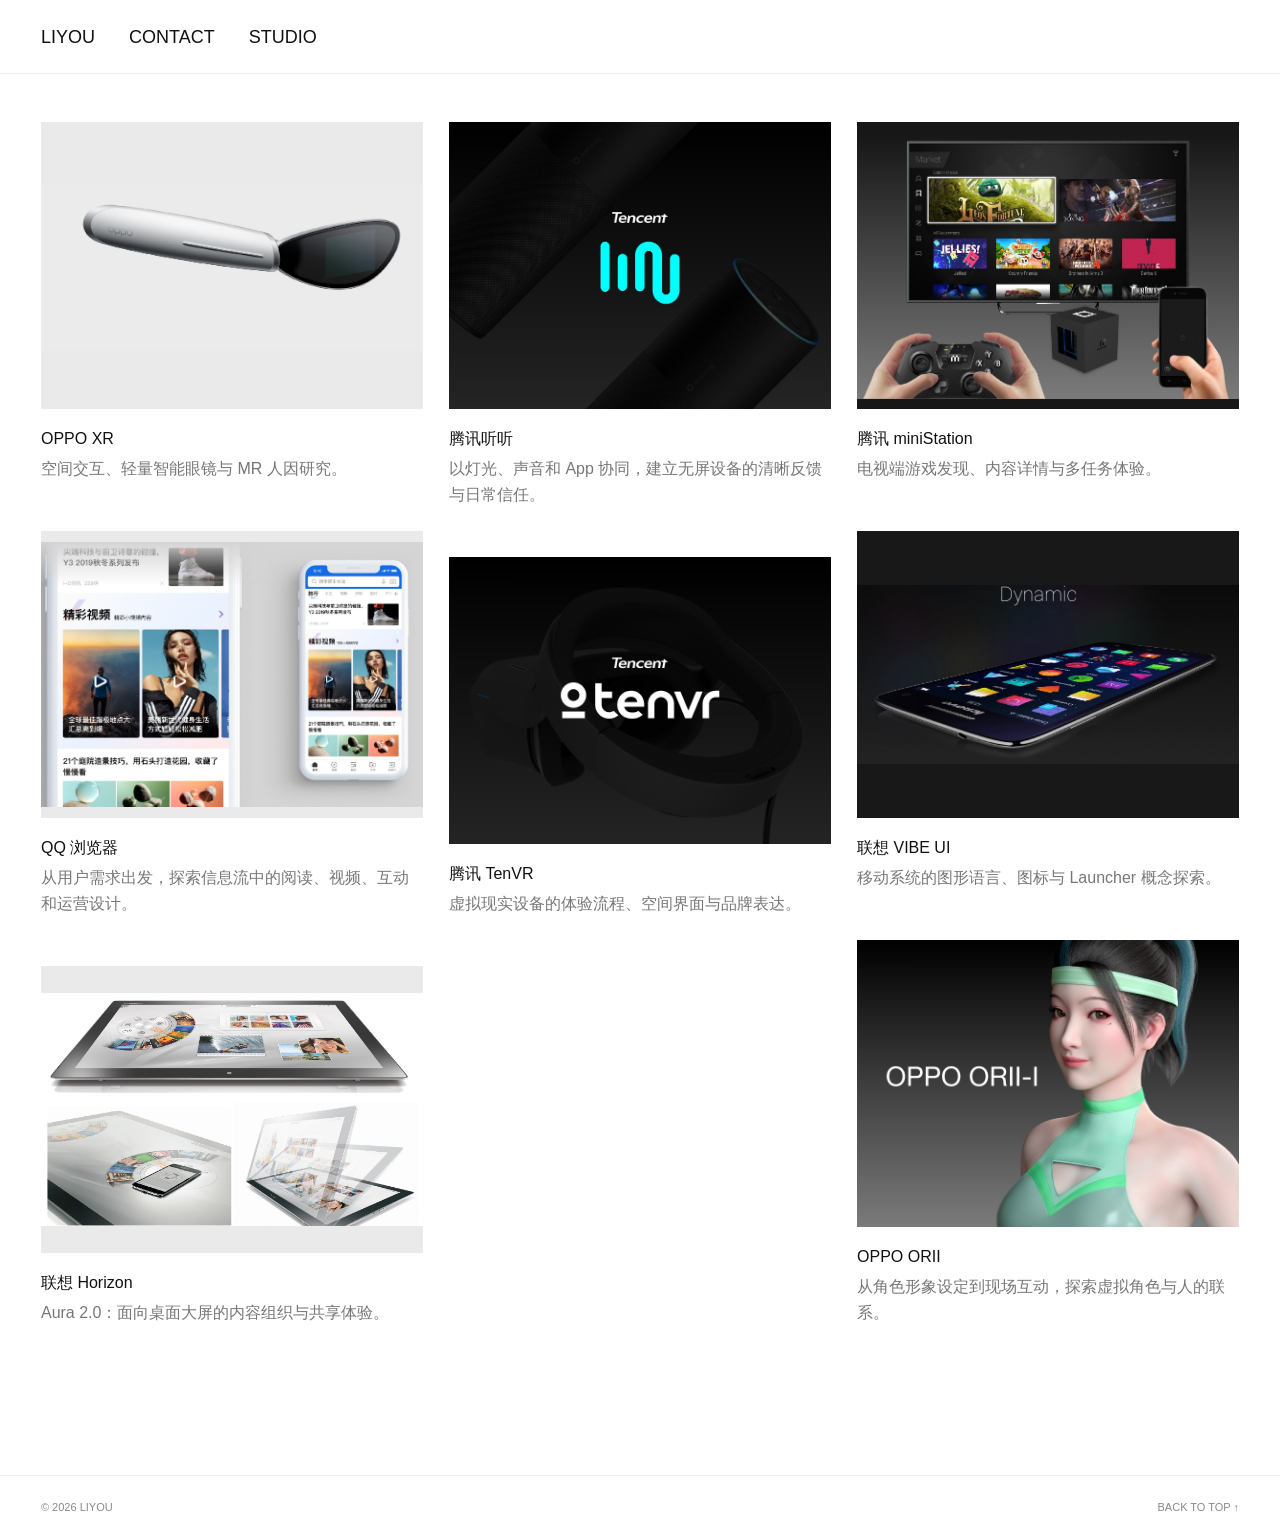
==== commit ee5d074a: "Expand portfolio and simplify masonry homepage" ====
--- a/index.html
+++ b/index.html
@@ -1 +1 @@
-<!doctype html><html lang="zh-CN"><head><meta charset="utf-8"><meta name="viewport" content="width=device-width,initial-scale=1"><meta name="description" content="李由的用户体验与交互设计作品：OPPO XR、腾讯听听与美的咖啡。"><title>Selected Work — LIYOU</title><link rel="stylesheet" href="style.css?v=20261102"><link rel="stylesheet" href="cases.css?v=20261102"></head><body class="portfolio"><a class="skip" href="#content">跳转至正文</a><header><nav aria-label="Main navigation"><a href="liyou.html">LIYOU</a><a href="contact.html">CONTACT</a><a href="https://liinlab.github.io/">STUDIO</a></nav></header><main id="content" class="selected-work"><div class="work-index"><span>SELECTED WORK</span><span>01 — 03</span></div><div class="projects"><a class="project" href="oppo-xr.html"><div class="project-visual"><img src="case-xr-cover.jpg" alt="OPPO XR项目原始作品图" fetchpriority="high"><span class="project-arrow" aria-hidden="true">↗</span></div><div class="project-meta"><span>01 / 2020—2024</span><span>CASE STUDY</span></div><h1>OPPO XR</h1><h2>未来交互范式</h2><p>从 AR、轻量化智能眼镜到 MR，探索空间中的信息、输入与体验规则。</p></a><a class="project" href="tencent-tingting.html"><div class="project-visual"><img src="case-ting-cover.jpg" alt="腾讯听听项目原始作品图" fetchpriority="high"><span class="project-arrow" aria-hidden="true">↗</span></div><div class="project-meta"><span>02 / 2018</span><span>CASE STUDY</span></div><h1>腾讯听听</h1><h2>AI、硬件与内容体验</h2><p>让灯光、声音和 App 协同，建立无屏设备的清晰反馈与日常信任。</p></a><a class="project" href="midea-coffee.html"><div class="project-visual"><div class="coming-art"><span>03</span><span>COFFEE<br>IN PROGRESS</span></div><span class="project-arrow" aria-hidden="true">↗</span></div><div class="project-meta"><span>03 / </span><span>COMING SOON</span></div><h1>美的咖啡</h1><h2>日常场景的体验创新</h2><p>内容整理中</p></a></div></main><footer><p>© 2026 LIYOU</p><a href="#content">BACK TO TOP ↑</a></footer></body></html>+<!doctype html><html lang="zh-CN"><head><meta charset="utf-8"><meta name="viewport" content="width=device-width,initial-scale=1"><meta name="description" content="李由的用户体验与交互设计作品，涵盖 XR、智能硬件、游戏娱乐与移动系统。"><title>Works — LIYOU</title><link rel="stylesheet" href="style.css?v=20261102"><link rel="stylesheet" href="cases.css?v=20261102-masonry"></head><body class="portfolio"><a class="skip" href="#content">跳转至正文</a><header><nav aria-label="Main navigation"><a href="liyou.html">LIYOU</a><a href="contact.html">CONTACT</a><a href="https://liinlab.github.io/">STUDIO</a></nav></header><main id="content" class="selected-work"><div class="projects masonry"><div class="project-item"><a class="project" href="oppo-xr.html"><div class="project-visual" style="background:#eaeaea"><img src="case-xr-cover.jpg" alt="OPPO XR作品图" loading="lazy"></div><h2>OPPO XR</h2><p>空间交互、轻量智能眼镜与 MR 人因研究。</p></a></div><div class="project-item"><a class="project" href="tencent-tingting.html"><div class="project-visual" style="background:#080808"><img src="case-ting-cover.jpg" alt="腾讯听听作品图" loading="lazy"></div><h2>腾讯听听</h2><p>以灯光、声音和 App 协同，建立无屏设备的清晰反馈与日常信任。</p></a></div><div class="project-item"><a class="project" href="ministation.html"><div class="project-visual" style="background:#171717"><img src="case-mini-cover.jpg" alt="腾讯 miniStation作品图" loading="lazy"></div><h2>腾讯 miniStation</h2><p>电视端游戏发现、内容详情与多任务体验。</p></a></div><div class="project-item"><a class="project" href="qq-browser.html"><div class="project-visual" style="background:#eaeaea"><img src="case-qq-cover.jpg" alt="QQ 浏览器作品图" loading="lazy"></div><h2>QQ 浏览器</h2><p>从用户需求出发，探索信息流中的阅读、视频、互动和运营设计。</p></a></div><div class="project-item"><a class="project" href="lenovo-vibe.html"><div class="project-visual" style="background:#181818"><img src="case-vibe-cover.jpg" alt="联想 VIBE UI作品图" loading="lazy"></div><h2>联想 VIBE UI</h2><p>移动系统的图形语言、图标与 Launcher 概念探索。</p></a></div><div class="project-item"><a class="project" href="tencent-vr.html"><div class="project-visual" style="background:#0d0d0d"><img src="case-vr-cover.jpg" alt="腾讯 TenVR作品图" loading="lazy"></div><h2>腾讯 TenVR</h2><p>虚拟现实设备的体验流程、空间界面与品牌表达。</p></a></div><div class="project-item"><a class="project" href="oppo-orii.html"><div class="project-visual" style="background:#1c1c1c"><img src="case-orii-cover.jpg" alt="OPPO ORII作品图" loading="lazy"></div><h2>OPPO ORII</h2><p>从角色形象设定到现场互动，探索虚拟角色与人的联系。</p></a></div><div class="project-item"><a class="project" href="lenovo-horizon.html"><div class="project-visual" style="background:#eaeaea"><img src="case-horizon-cover.jpg" alt="联想 Horizon作品图" loading="lazy"></div><h2>联想 Horizon</h2><p>Aura 2.0：面向桌面大屏的内容组织与共享体验。</p></a></div></div></main><script src="masonry.js?v=20261102"></script><footer><p>© 2026 LIYOU</p><a href="#content">BACK TO TOP ↑</a></footer></body></html>
--- a/cases.css
+++ b/cases.css
@@ -1,2 +1,7 @@
 .portfolio header{position:sticky;top:0;z-index:10}.selected-work{padding:48px 3.2vw 100px}.work-index{display:flex;justify-content:space-between;font-size:11px;letter-spacing:.1em;margin-bottom:24px}.projects{display:grid;grid-template-columns:repeat(3,minmax(0,1fr));gap:24px}.project{display:block;text-decoration:none}.project-visual{position:relative;overflow:hidden;background:#eaeaea;aspect-ratio:4/5}.project-visual>img{width:100%;height:100%;object-fit:cover;transition:transform .5s}.project:first-child .project-visual>img{object-fit:contain;transform:scale(1.12)}.project:hover .project-visual>img{transform:scale(1.04)}.project:first-child:hover .project-visual>img{transform:scale(1.17)}.project-arrow{position:absolute;bottom:18px;right:18px;font-size:28px;line-height:1;background:white;border-radius:50%;width:44px;height:44px;display:grid;place-items:center}.project-meta{display:flex;justify-content:space-between;gap:10px;color:#777;font-size:10px;letter-spacing:.06em;margin-top:22px}.project h1{font-size:clamp(26px,3vw,52px);font-weight:400;letter-spacing:-.04em;margin:15px 0 24px;line-height:1.1}.project h2{font-size:16px;font-weight:500;letter-spacing:0;line-height:1.5;margin:0 0 10px}.project p{font-size:14px;line-height:1.85;color:#666;max-width:32em;margin:0}.coming-art{height:100%;padding:28px;display:flex;flex-direction:column;justify-content:space-between;background:#efeeeb;color:#aaa}.coming-art>span:first-child{font-size:clamp(100px,15vw,240px);font-weight:400;letter-spacing:-.08em;line-height:.9}.coming-art>span:last-child{font-size:12px;letter-spacing:.12em;line-height:1.7;color:#777}.portfolio footer{padding:25px 3.2vw;border-top:1px solid #eee}.portfolio footer a{text-decoration:none}.case-main{padding:0 3.2vw}.case-intro{display:grid;grid-template-columns:60% 1fr;gap:4vw;padding:48px 0 70px;align-items:center;min-height:calc(100svh - 74px)}.case-cover{background:#eaeaea}.case-cover img{width:100%;display:block}.case-heading h1{font-size:clamp(38px,5vw,76px);line-height:1.05;letter-spacing:-.05em;font-weight:400;margin:24px 0}.case-heading h2{font-size:19px;letter-spacing:0;line-height:1.5;margin:0 0 25px}.eyebrow{font-size:10px!important;letter-spacing:.12em;color:#777}.case-summary{font-size:16px;line-height:1.9}.case-heading dl{font-size:12px;margin:32px 0;line-height:1.8}.case-heading dl div{display:grid;grid-template-columns:46px 1fr;padding:8px 0;border-top:1px solid #eee}.case-heading dt{color:#888}.case-heading dd{margin:0}.read-case{font-size:12px;text-decoration:none}.case-section{display:grid;grid-template-columns:60% 1fr;gap:4vw;padding:72px 0;border-top:1px solid #dedede;scroll-margin-top:74px;align-items:start}.case-section figure{margin:0}.case-section figure img{display:block;width:100%;height:auto}.case-section figcaption{font-size:10px;color:#777;margin-top:14px;line-height:1.7;display:flex;justify-content:space-between;gap:20px}.case-section figcaption span{white-space:nowrap}.case-copy{position:sticky;top:112px}.case-copy .eyebrow{margin:0 0 25px}.case-copy h2{font-size:clamp(24px,2.3vw,36px);line-height:1.3;letter-spacing:-.035em;margin:0 0 28px;font-weight:400}.case-copy>p:not(.eyebrow){font-size:15px;line-height:1.95;margin:0 0 20px;color:#444}.case-end{border-top:1px solid #ddd;padding:36px 0 64px}.case-end p{font-size:11px;color:#888;line-height:1.8;max-width:700px}.case-end>a{display:block;font-size:clamp(24px,4vw,52px);text-decoration:none;margin-top:65px}.pending-case{padding:90px 3.2vw;min-height:80vh}.pending-case h1{font-size:clamp(42px,7vw,90px);font-weight:400;letter-spacing:-.05em;margin:30px 0}.pending-case>p{font-size:18px}.pending-case .pending-status{color:#999;margin:70px 0 24px;font-size:15px}.pending-case>a{font-size:13px}.case-section a:focus-visible{display:block}@media(prefers-reduced-motion:reduce){.project-visual>img{transition:none}}@media(min-width:1700px){.case-main,.selected-work{max-width:1800px;margin:auto}}@media(max-width:900px){.projects{gap:18px}.project-meta{font-size:9px}.project h1{font-size:30px}.project h2{font-size:14px}.project p{font-size:13px}.case-intro,.case-section{grid-template-columns:55% 1fr;gap:4vw}.case-heading h1{font-size:42px}.case-heading h2{font-size:16px}.case-copy>p:not(.eyebrow){font-size:14px}.case-copy h2{font-size:25px}.case-section{padding:48px 0}}@media(max-width:650px){.selected-work{padding:30px 22px 60px}.projects{grid-template-columns:1fr;gap:58px}.project-visual{aspect-ratio:4/3}.project:first-child .project-visual>img{transform:none}.project h1{font-size:36px;margin:14px 0 18px}.project h2{font-size:16px}.project p{font-size:14px;max-width:none}.project-meta{font-size:10px}.coming-art>span:first-child{font-size:130px}.case-main{padding:0 22px}.case-intro,.case-section{grid-template-columns:1fr;gap:32px}.case-intro{padding:30px 0 48px;min-height:0}.case-heading h1{font-size:48px;margin:20px 0}.case-heading h2{font-size:20px}.case-summary{font-size:15px}.case-section{padding:42px 0}.case-copy{position:static}.case-copy h2{font-size:28px;margin-bottom:24px}.case-copy>p:not(.eyebrow){font-size:15px}.case-section figcaption{font-size:10px}.case-copy .eyebrow{margin-bottom:16px}.case-end{padding-bottom:45px}.pending-case{padding:60px 22px}.portfolio footer{padding:25px 22px}}
 .project:nth-child(2) .project-visual{background:#080808}.project:nth-child(2) .project-visual>img{object-fit:contain}
+
+.projects{row-gap:72px}.project-added .project-visual{aspect-ratio:4/5;background:#eaeaea}.project-added .project-visual>img{object-fit:contain}.project-added:nth-child(4) .project-visual{background:#171717}.project-added:nth-child(6) .project-visual{background:#181818}@media(max-width:650px){.projects{row-gap:58px}.project-added .project-visual{aspect-ratio:4/3}}
+
+/* Homepage: landscape artwork and a single typographic scale. */
+.selected-work{padding-top:48px}.projects.masonry{display:grid;grid-template-columns:repeat(3,minmax(0,1fr));gap:48px 26px;align-items:start}.projects.masonry.ready{grid-auto-rows:1px;row-gap:0}.project-item{min-width:0}.masonry .project{padding-bottom:0}.masonry .project .project-visual{aspect-ratio:4/3}.masonry .project .project-visual>img,.masonry .project:first-child .project-visual>img,.masonry .project:hover .project-visual>img{display:block;width:100%;height:100%;object-fit:contain;transform:none;transition:opacity .2s}.masonry .project:hover .project-visual>img{opacity:.9}.masonry .project h2,.masonry .project p{font-size:16px;line-height:1.65;letter-spacing:0;max-width:none}.masonry .project h2{font-weight:500;color:#111;margin:17px 0 4px}.masonry .project p{font-weight:400;color:#777;margin:0}.masonry .project:focus-visible{outline-offset:6px}@media(max-width:900px){.projects.masonry{grid-template-columns:repeat(2,minmax(0,1fr));column-gap:22px}}@media(max-width:550px){.selected-work{padding-top:30px}.projects.masonry{grid-template-columns:1fr}.masonry .project h2,.masonry .project p{font-size:16px}}
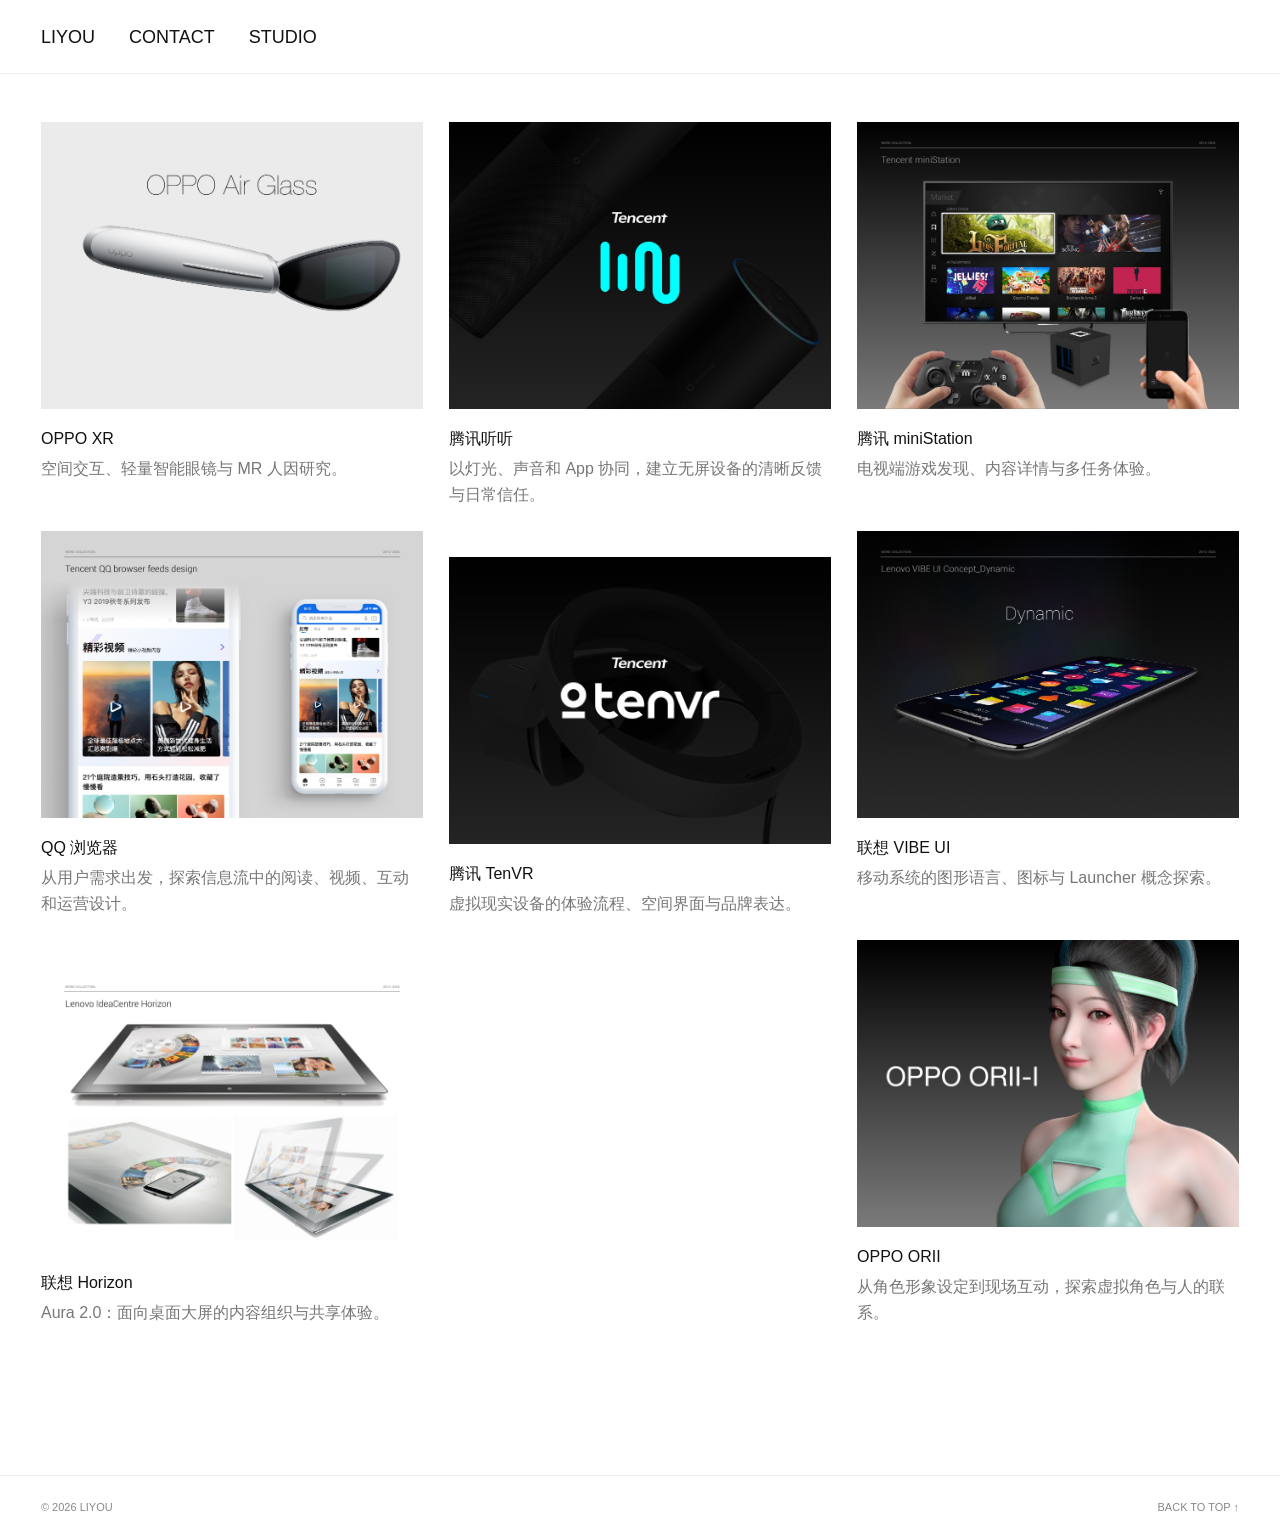
==== commit a365ed45: "Use independent image and text columns for all case studies" ====
--- a/index.html
+++ b/index.html
@@ -1 +1 @@
-<!doctype html><html lang="zh-CN"><head><meta charset="utf-8"><meta name="viewport" content="width=device-width,initial-scale=1"><meta name="description" content="李由的用户体验与交互设计作品，涵盖 XR、智能硬件、游戏娱乐与移动系统。"><title>Works — LIYOU</title><link rel="stylesheet" href="style.css?v=20261102"><link rel="stylesheet" href="cases.css?v=20261102-masonry"></head><body class="portfolio"><a class="skip" href="#content">跳转至正文</a><header><nav aria-label="Main navigation"><a href="liyou.html">LIYOU</a><a href="contact.html">CONTACT</a><a href="https://liinlab.github.io/">STUDIO</a></nav></header><main id="content" class="selected-work"><div class="projects masonry"><div class="project-item"><a class="project" href="oppo-xr.html"><div class="project-visual" style="background:#eaeaea"><img src="case-xr-cover.jpg" alt="OPPO XR作品图" loading="lazy"></div><h2>OPPO XR</h2><p>空间交互、轻量智能眼镜与 MR 人因研究。</p></a></div><div class="project-item"><a class="project" href="tencent-tingting.html"><div class="project-visual" style="background:#080808"><img src="case-ting-cover.jpg" alt="腾讯听听作品图" loading="lazy"></div><h2>腾讯听听</h2><p>以灯光、声音和 App 协同，建立无屏设备的清晰反馈与日常信任。</p></a></div><div class="project-item"><a class="project" href="ministation.html"><div class="project-visual" style="background:#171717"><img src="case-mini-cover.jpg" alt="腾讯 miniStation作品图" loading="lazy"></div><h2>腾讯 miniStation</h2><p>电视端游戏发现、内容详情与多任务体验。</p></a></div><div class="project-item"><a class="project" href="qq-browser.html"><div class="project-visual" style="background:#eaeaea"><img src="case-qq-cover.jpg" alt="QQ 浏览器作品图" loading="lazy"></div><h2>QQ 浏览器</h2><p>从用户需求出发，探索信息流中的阅读、视频、互动和运营设计。</p></a></div><div class="project-item"><a class="project" href="lenovo-vibe.html"><div class="project-visual" style="background:#181818"><img src="case-vibe-cover.jpg" alt="联想 VIBE UI作品图" loading="lazy"></div><h2>联想 VIBE UI</h2><p>移动系统的图形语言、图标与 Launcher 概念探索。</p></a></div><div class="project-item"><a class="project" href="tencent-vr.html"><div class="project-visual" style="background:#0d0d0d"><img src="case-vr-cover.jpg" alt="腾讯 TenVR作品图" loading="lazy"></div><h2>腾讯 TenVR</h2><p>虚拟现实设备的体验流程、空间界面与品牌表达。</p></a></div><div class="project-item"><a class="project" href="oppo-orii.html"><div class="project-visual" style="background:#1c1c1c"><img src="case-orii-cover.jpg" alt="OPPO ORII作品图" loading="lazy"></div><h2>OPPO ORII</h2><p>从角色形象设定到现场互动，探索虚拟角色与人的联系。</p></a></div><div class="project-item"><a class="project" href="lenovo-horizon.html"><div class="project-visual" style="background:#eaeaea"><img src="case-horizon-cover.jpg" alt="联想 Horizon作品图" loading="lazy"></div><h2>联想 Horizon</h2><p>Aura 2.0：面向桌面大屏的内容组织与共享体验。</p></a></div></div></main><script src="masonry.js?v=20261102"></script><footer><p>© 2026 LIYOU</p><a href="#content">BACK TO TOP ↑</a></footer></body></html>+<!doctype html><html lang="zh-CN"><head><meta charset="utf-8"><meta name="viewport" content="width=device-width,initial-scale=1"><meta name="description" content="李由的用户体验与交互设计作品，涵盖 XR、智能硬件、游戏娱乐与移动系统。"><title>Works — LIYOU</title><link rel="stylesheet" href="style.css?v=20261102"><link rel="stylesheet" href="cases.css?v=20261102-fullcovers-masonry"></head><body class="portfolio"><a class="skip" href="#content">跳转至正文</a><header><nav aria-label="Main navigation"><a href="liyou.html">LIYOU</a><a href="contact.html">CONTACT</a><a href="https://liinlab.github.io/">STUDIO</a></nav></header><main id="content" class="selected-work"><div class="projects masonry"><div class="project-item"><a class="project" href="oppo-xr.html"><div class="project-visual" style="background:#eaeaea"><img src="cover-full-xr.jpg" alt="OPPO XR作品图" loading="lazy"></div><h2>OPPO XR</h2><p>空间交互、轻量智能眼镜与 MR 人因研究。</p></a></div><div class="project-item"><a class="project" href="tencent-tingting.html"><div class="project-visual" style="background:#080808"><img src="cover-full-ting.jpg" alt="腾讯听听作品图" loading="lazy"></div><h2>腾讯听听</h2><p>以灯光、声音和 App 协同，建立无屏设备的清晰反馈与日常信任。</p></a></div><div class="project-item"><a class="project" href="ministation.html"><div class="project-visual" style="background:#171717"><img src="cover-full-mini.jpg" alt="腾讯 miniStation作品图" loading="lazy"></div><h2>腾讯 miniStation</h2><p>电视端游戏发现、内容详情与多任务体验。</p></a></div><div class="project-item"><a class="project" href="qq-browser.html"><div class="project-visual" style="background:#eaeaea"><img src="cover-full-qq.jpg" alt="QQ 浏览器作品图" loading="lazy"></div><h2>QQ 浏览器</h2><p>从用户需求出发，探索信息流中的阅读、视频、互动和运营设计。</p></a></div><div class="project-item"><a class="project" href="lenovo-vibe.html"><div class="project-visual" style="background:#181818"><img src="cover-full-vibe.jpg" alt="联想 VIBE UI作品图" loading="lazy"></div><h2>联想 VIBE UI</h2><p>移动系统的图形语言、图标与 Launcher 概念探索。</p></a></div><div class="project-item"><a class="project" href="tencent-vr.html"><div class="project-visual" style="background:#0d0d0d"><img src="cover-full-vr.jpg" alt="腾讯 TenVR作品图" loading="lazy"></div><h2>腾讯 TenVR</h2><p>虚拟现实设备的体验流程、空间界面与品牌表达。</p></a></div><div class="project-item"><a class="project" href="oppo-orii.html"><div class="project-visual" style="background:#1c1c1c"><img src="cover-full-orii.jpg" alt="OPPO ORII作品图" loading="lazy"></div><h2>OPPO ORII</h2><p>从角色形象设定到现场互动，探索虚拟角色与人的联系。</p></a></div><div class="project-item"><a class="project" href="lenovo-horizon.html"><div class="project-visual" style="background:#eaeaea"><img src="cover-full-horizon.jpg" alt="联想 Horizon作品图" loading="lazy"></div><h2>联想 Horizon</h2><p>Aura 2.0：面向桌面大屏的内容组织与共享体验。</p></a></div></div></main><script src="masonry.js?v=20261102"></script><footer><p>© 2026 LIYOU</p><a href="#content">BACK TO TOP ↑</a></footer></body></html>
--- a/cases.css
+++ b/cases.css
@@ -5,3 +5,7 @@
 
 /* Homepage: landscape artwork and a single typographic scale. */
 .selected-work{padding-top:48px}.projects.masonry{display:grid;grid-template-columns:repeat(3,minmax(0,1fr));gap:48px 26px;align-items:start}.projects.masonry.ready{grid-auto-rows:1px;row-gap:0}.project-item{min-width:0}.masonry .project{padding-bottom:0}.masonry .project .project-visual{aspect-ratio:4/3}.masonry .project .project-visual>img,.masonry .project:first-child .project-visual>img,.masonry .project:hover .project-visual>img{display:block;width:100%;height:100%;object-fit:contain;transform:none;transition:opacity .2s}.masonry .project:hover .project-visual>img{opacity:.9}.masonry .project h2,.masonry .project p{font-size:16px;line-height:1.65;letter-spacing:0;max-width:none}.masonry .project h2{font-weight:500;color:#111;margin:17px 0 4px}.masonry .project p{font-weight:400;color:#777;margin:0}.masonry .project:focus-visible{outline-offset:6px}@media(max-width:900px){.projects.masonry{grid-template-columns:repeat(2,minmax(0,1fr));column-gap:22px}}@media(max-width:550px){.selected-work{padding-top:30px}.projects.masonry{grid-template-columns:1fr}.masonry .project h2,.masonry .project p{font-size:16px}}
+
+.refined-detail .case-intro,.refined-detail .case-section{grid-template-columns:minmax(0,1.25fr) minmax(0,1fr);align-items:start;min-height:0;padding:42px 0;gap:4vw;border:0}.refined-detail .case-cover{background:white}.refined-detail img{width:100%;height:auto;aspect-ratio:4/3;object-fit:contain}.refined-detail .case-heading h1,.refined-detail .case-copy h2,.refined-detail .case-summary,.refined-detail .case-copy>p:not(.eyebrow),.refined-detail .case-heading dl{font-size:16px;line-height:1.8;letter-spacing:0}.refined-detail .case-heading h1,.refined-detail .case-copy h2{font-weight:500;margin:0 0 20px}.refined-detail .case-copy{position:sticky;top:112px}.refined-detail .case-heading dl div{border:0;padding:0;grid-template-columns:48px 1fr}.refined-detail .case-heading dl{margin-top:24px}.refined-detail .case-copy>p:not(.eyebrow){color:#555;margin-bottom:16px}@media(max-width:650px){.refined-detail .case-intro,.refined-detail .case-section{grid-template-columns:1fr;gap:24px;padding:24px 0}.refined-detail .case-copy{position:static}}
+
+.case-columns{display:grid;grid-template-columns:minmax(0,1.25fr) minmax(0,1fr);gap:4vw;padding:42px 3.2vw 80px;align-items:start}.case-gallery{display:flex;flex-direction:column;gap:24px;min-width:0}.case-gallery figure{margin:0}.case-gallery img{display:block;width:100%;height:auto;object-fit:contain}.case-description{font-size:16px;line-height:1.85}.case-description h1{font:inherit;font-weight:500;margin:0 0 26px}.case-description p{font:inherit;margin:0 0 22px;color:#555}@media(max-width:650px){.case-columns{grid-template-columns:1fr;padding:30px 22px 60px;gap:32px}.case-description{grid-row:1}.case-gallery{gap:18px}}
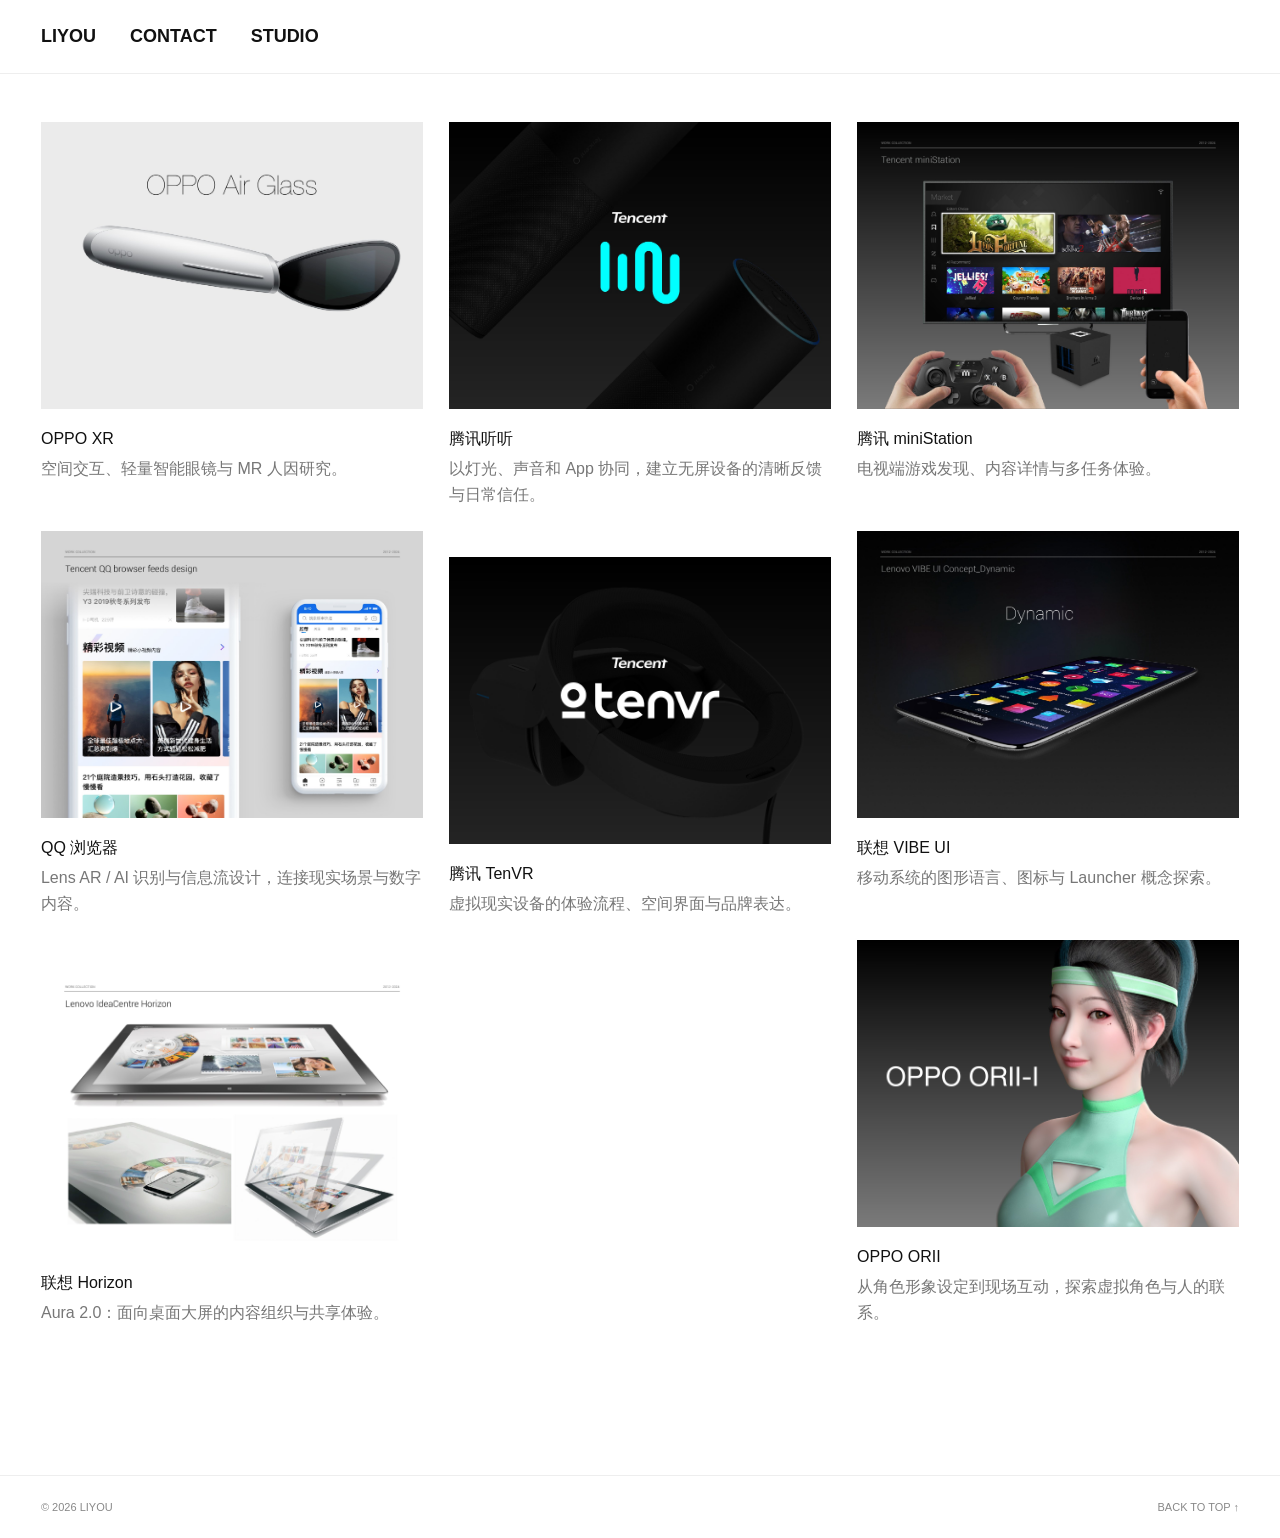
==== commit 839fbada: "Refine portfolio copy, navigation, biography and circular favicon" ====
--- a/index.html
+++ b/index.html
@@ -1 +1 @@
-<!doctype html><html lang="zh-CN"><head><meta charset="utf-8"><meta name="viewport" content="width=device-width,initial-scale=1"><meta name="description" content="李由的用户体验与交互设计作品，涵盖 XR、智能硬件、游戏娱乐与移动系统。"><title>Works — LIYOU</title><link rel="stylesheet" href="style.css?v=20261102"><link rel="stylesheet" href="cases.css?v=20261102-fullcovers-masonry"></head><body class="portfolio"><a class="skip" href="#content">跳转至正文</a><header><nav aria-label="Main navigation"><a href="liyou.html">LIYOU</a><a href="contact.html">CONTACT</a><a href="https://liinlab.github.io/">STUDIO</a></nav></header><main id="content" class="selected-work"><div class="projects masonry"><div class="project-item"><a class="project" href="oppo-xr.html"><div class="project-visual" style="background:#eaeaea"><img src="cover-full-xr.jpg" alt="OPPO XR作品图" loading="lazy"></div><h2>OPPO XR</h2><p>空间交互、轻量智能眼镜与 MR 人因研究。</p></a></div><div class="project-item"><a class="project" href="tencent-tingting.html"><div class="project-visual" style="background:#080808"><img src="cover-full-ting.jpg" alt="腾讯听听作品图" loading="lazy"></div><h2>腾讯听听</h2><p>以灯光、声音和 App 协同，建立无屏设备的清晰反馈与日常信任。</p></a></div><div class="project-item"><a class="project" href="ministation.html"><div class="project-visual" style="background:#171717"><img src="cover-full-mini.jpg" alt="腾讯 miniStation作品图" loading="lazy"></div><h2>腾讯 miniStation</h2><p>电视端游戏发现、内容详情与多任务体验。</p></a></div><div class="project-item"><a class="project" href="qq-browser.html"><div class="project-visual" style="background:#eaeaea"><img src="cover-full-qq.jpg" alt="QQ 浏览器作品图" loading="lazy"></div><h2>QQ 浏览器</h2><p>从用户需求出发，探索信息流中的阅读、视频、互动和运营设计。</p></a></div><div class="project-item"><a class="project" href="lenovo-vibe.html"><div class="project-visual" style="background:#181818"><img src="cover-full-vibe.jpg" alt="联想 VIBE UI作品图" loading="lazy"></div><h2>联想 VIBE UI</h2><p>移动系统的图形语言、图标与 Launcher 概念探索。</p></a></div><div class="project-item"><a class="project" href="tencent-vr.html"><div class="project-visual" style="background:#0d0d0d"><img src="cover-full-vr.jpg" alt="腾讯 TenVR作品图" loading="lazy"></div><h2>腾讯 TenVR</h2><p>虚拟现实设备的体验流程、空间界面与品牌表达。</p></a></div><div class="project-item"><a class="project" href="oppo-orii.html"><div class="project-visual" style="background:#1c1c1c"><img src="cover-full-orii.jpg" alt="OPPO ORII作品图" loading="lazy"></div><h2>OPPO ORII</h2><p>从角色形象设定到现场互动，探索虚拟角色与人的联系。</p></a></div><div class="project-item"><a class="project" href="lenovo-horizon.html"><div class="project-visual" style="background:#eaeaea"><img src="cover-full-horizon.jpg" alt="联想 Horizon作品图" loading="lazy"></div><h2>联想 Horizon</h2><p>Aura 2.0：面向桌面大屏的内容组织与共享体验。</p></a></div></div></main><script src="masonry.js?v=20261102"></script><footer><p>© 2026 LIYOU</p><a href="#content">BACK TO TOP ↑</a></footer></body></html>+<!doctype html><html lang="zh-CN"><head><meta charset="utf-8"><meta name="viewport" content="width=device-width,initial-scale=1"><meta name="description" content="李由的用户体验与交互设计作品，涵盖 XR、智能硬件、游戏娱乐与移动系统。"><title>Works — LIYOU</title><link rel="stylesheet" href="style.css?v=bold-nav-1"><link rel="stylesheet" href="cases.css?v=20261102-fullcovers-masonry"><link rel="icon" href="favicon.ico?v=portrait-circle-2" sizes="any"><link rel="icon" type="image/png" sizes="32x32" href="favicon-32.png?v=portrait-circle-2"><link rel="apple-touch-icon" sizes="180x180" href="apple-touch-icon.png?v=portrait-circle-2"></head><body class="portfolio"><a class="skip" href="#content">跳转至正文</a><header><nav aria-label="Main navigation"><a href="liyou.html?v=bio-nav-2">LIYOU</a><a href="contact.html?v=bold-nav-1">CONTACT</a><a href="https://liinlab.github.io/">STUDIO</a></nav></header><main id="content" class="selected-work"><div class="projects masonry"><div class="project-item"><a class="project" href="oppo-xr.html?v=viewer-1"><div class="project-visual" style="background:#eaeaea"><img src="cover-full-xr.jpg" alt="OPPO XR作品图" loading="lazy"></div><h2>OPPO XR</h2><p>空间交互、轻量智能眼镜与 MR 人因研究。</p></a></div><div class="project-item"><a class="project" href="tencent-tingting.html?v=viewer-1"><div class="project-visual" style="background:#080808"><img src="cover-full-ting.jpg" alt="腾讯听听作品图" loading="lazy"></div><h2>腾讯听听</h2><p>以灯光、声音和 App 协同，建立无屏设备的清晰反馈与日常信任。</p></a></div><div class="project-item"><a class="project" href="ministation.html?v=viewer-1"><div class="project-visual" style="background:#171717"><img src="cover-full-mini.jpg" alt="腾讯 miniStation作品图" loading="lazy"></div><h2>腾讯 miniStation</h2><p>电视端游戏发现、内容详情与多任务体验。</p></a></div><div class="project-item"><a class="project" href="qq-browser.html?v=viewer-1"><div class="project-visual" style="background:#eaeaea"><img src="cover-full-qq.jpg" alt="QQ 浏览器作品图" loading="lazy"></div><h2>QQ 浏览器</h2><p>Lens AR / AI 识别与信息流设计，连接现实场景与数字内容。</p></a></div><div class="project-item"><a class="project" href="lenovo-vibe.html?v=viewer-1"><div class="project-visual" style="background:#181818"><img src="cover-full-vibe.jpg" alt="联想 VIBE UI作品图" loading="lazy"></div><h2>联想 VIBE UI</h2><p>移动系统的图形语言、图标与 Launcher 概念探索。</p></a></div><div class="project-item"><a class="project" href="tencent-vr.html?v=viewer-1"><div class="project-visual" style="background:#0d0d0d"><img src="cover-full-vr.jpg" alt="腾讯 TenVR作品图" loading="lazy"></div><h2>腾讯 TenVR</h2><p>虚拟现实设备的体验流程、空间界面与品牌表达。</p></a></div><div class="project-item"><a class="project" href="oppo-orii.html?v=viewer-1"><div class="project-visual" style="background:#1c1c1c"><img src="cover-full-orii.jpg" alt="OPPO ORII作品图" loading="lazy"></div><h2>OPPO ORII</h2><p>从角色形象设定到现场互动，探索虚拟角色与人的联系。</p></a></div><div class="project-item"><a class="project" href="lenovo-horizon.html?v=viewer-1"><div class="project-visual" style="background:#eaeaea"><img src="cover-full-horizon.jpg" alt="联想 Horizon作品图" loading="lazy"></div><h2>联想 Horizon</h2><p>Aura 2.0：面向桌面大屏的内容组织与共享体验。</p></a></div></div></main><script src="masonry.js?v=20261102"></script><footer><p>© 2026 LIYOU</p><a href="#content">BACK TO TOP ↑</a></footer></body></html>
--- a/style.css
+++ b/style.css
@@ -4,3 +4,6 @@
 body{min-height:100vh}header{justify-content:space-between;gap:20px}nav a{text-decoration:none}nav a[aria-current="page"]{text-decoration:underline;text-decoration-thickness:2px;text-underline-offset:7px}.page-close{font-size:12px;text-decoration:none;white-space:nowrap;padding:10px 0 10px 12px}.page-close:hover{text-decoration:underline}.page-content{padding:72px 3.2vw;min-height:calc(100vh - 74px)}.profile{max-width:760px;grid-template-columns:200px 1fr;gap:40px}.profile img{width:200px}.contact-links{align-items:flex-start}.contact-links a{font-size:clamp(28px,3vw,42px)}@media(max-width:760px){.page-content{padding:45px 22px;min-height:calc(100vh - 66px)}.profile{grid-template-columns:110px 1fr;gap:24px}.profile img{width:110px}nav{gap:22px}.page-close{font-size:11px}}@media(max-width:380px){header{padding:0 16px;gap:12px}nav{gap:15px}nav a{font-size:14px}.profile{grid-template-columns:1fr}}
 
 .page-close{display:flex;align-items:center;justify-content:center;min-width:48px;min-height:48px;padding:0;font-size:38px;font-weight:400;line-height:1}.page-close:hover{text-decoration:none;background:#f5f5f5}.photo-page{padding:32px 22px;display:flex;justify-content:center;align-items:flex-start}.photo-page img{display:block;max-width:100%;width:auto;height:auto;max-height:calc(100dvh - 138px)}@media(max-width:760px){.page-close{font-size:36px;min-width:44px;min-height:44px}.photo-page img{max-height:calc(100dvh - 130px)}}
+
+/* Compact, bold navigation with an inverse active state. */
+header nav{align-items:center;gap:18px;margin-left:-8px}header nav a{display:inline-block;padding:6px 8px;font-weight:700;line-height:1.1;text-decoration:none;white-space:nowrap}header nav a:hover{text-decoration:none;background:#f1f1f1}header nav a[aria-current="page"]{background:#111;color:#fff;text-decoration:none}header nav a[aria-current="page"]:hover{background:#111}@media(max-width:760px){header nav{gap:10px}}@media(max-width:650px){.portfolio header nav{gap:2px}.portfolio header nav a{padding:6px;font-weight:700}.portfolio header nav{margin-left:-6px}}@media(max-width:380px){header nav{gap:2px}header nav a{padding:6px}.portfolio header nav{gap:0}}
--- a/cases.css
+++ b/cases.css
@@ -9,3 +9,9 @@
 .refined-detail .case-intro,.refined-detail .case-section{grid-template-columns:minmax(0,1.25fr) minmax(0,1fr);align-items:start;min-height:0;padding:42px 0;gap:4vw;border:0}.refined-detail .case-cover{background:white}.refined-detail img{width:100%;height:auto;aspect-ratio:4/3;object-fit:contain}.refined-detail .case-heading h1,.refined-detail .case-copy h2,.refined-detail .case-summary,.refined-detail .case-copy>p:not(.eyebrow),.refined-detail .case-heading dl{font-size:16px;line-height:1.8;letter-spacing:0}.refined-detail .case-heading h1,.refined-detail .case-copy h2{font-weight:500;margin:0 0 20px}.refined-detail .case-copy{position:sticky;top:112px}.refined-detail .case-heading dl div{border:0;padding:0;grid-template-columns:48px 1fr}.refined-detail .case-heading dl{margin-top:24px}.refined-detail .case-copy>p:not(.eyebrow){color:#555;margin-bottom:16px}@media(max-width:650px){.refined-detail .case-intro,.refined-detail .case-section{grid-template-columns:1fr;gap:24px;padding:24px 0}.refined-detail .case-copy{position:static}}
 
 .case-columns{display:grid;grid-template-columns:minmax(0,1.25fr) minmax(0,1fr);gap:4vw;padding:42px 3.2vw 80px;align-items:start}.case-gallery{display:flex;flex-direction:column;gap:24px;min-width:0}.case-gallery figure{margin:0}.case-gallery img{display:block;width:100%;height:auto;object-fit:contain}.case-description{font-size:16px;line-height:1.85}.case-description h1{font:inherit;font-weight:500;margin:0 0 26px}.case-description p{font:inherit;margin:0 0 22px;color:#555}@media(max-width:650px){.case-columns{grid-template-columns:1fr;padding:30px 22px 60px;gap:32px}.case-description{grid-row:1}.case-gallery{gap:18px}}
+
+/* Supporting reading follows the continuous case narrative. */
+.case-links{margin-top:36px;padding-top:22px;border-top:1px solid #eee}.case-links h2{font:inherit;font-weight:500;margin:0 0 12px;letter-spacing:0}.case-links ul{list-style:none;margin:0;padding:0}.case-links li{margin:0 0 10px}.case-links a{font:inherit;color:#666;text-decoration:underline;text-decoration-color:#bbb;text-underline-offset:4px;overflow-wrap:anywhere}.case-links a:hover{color:#111}.case-links a:focus-visible{outline:2px solid #111;outline-offset:4px}
+
+/* Shared case and full-screen image controls. */
+.case-controls{display:flex;align-items:center;gap:12px;flex-shrink:0}.case-controls a,.case-controls button{display:flex;align-items:center;justify-content:center;width:44px;height:44px;padding:8px;border:0;background:transparent;color:#111;text-decoration:none;cursor:pointer}.case-controls svg{width:28px;height:28px}.case-controls a:hover,.case-controls button:hover{background:#f5f5f5}.case-controls button:disabled{opacity:.3;cursor:default}.gallery-open{display:block;width:100%;border:0;padding:0;background:none;cursor:zoom-in}.gallery-open:focus-visible{outline:2px solid #111;outline-offset:5px}.image-viewer{position:fixed;inset:0;width:100%;height:100%;max-width:none;max-height:none;margin:0;border:0;padding:0;background:white;color:#111}.image-viewer::backdrop{background:white}.image-viewer[open]{display:flex;flex-direction:column}.image-viewer header{position:static;flex:none}.viewer-status{font-size:16px;color:#777}.viewer-stage{flex:1;min-height:0;display:flex;align-items:center;justify-content:center;padding:24px 3.2vw}.viewer-stage img{display:block;max-width:100%;max-height:100%;width:100%;height:100%;object-fit:contain}.viewer-open{overflow:hidden}@media(max-width:650px){.portfolio header{gap:8px;padding-left:16px;padding-right:16px}.portfolio header nav{gap:12px}.portfolio header nav a{font-size:14px}.case-controls{gap:2px}.case-controls a,.case-controls button{width:36px;height:44px;padding:6px}.case-controls svg{width:24px;height:24px}.viewer-stage{padding:16px}.viewer-status{font-size:14px}}@media(max-width:360px){.portfolio header nav{gap:8px}.portfolio header nav a{font-size:12px}.case-controls a,.case-controls button{width:32px}}
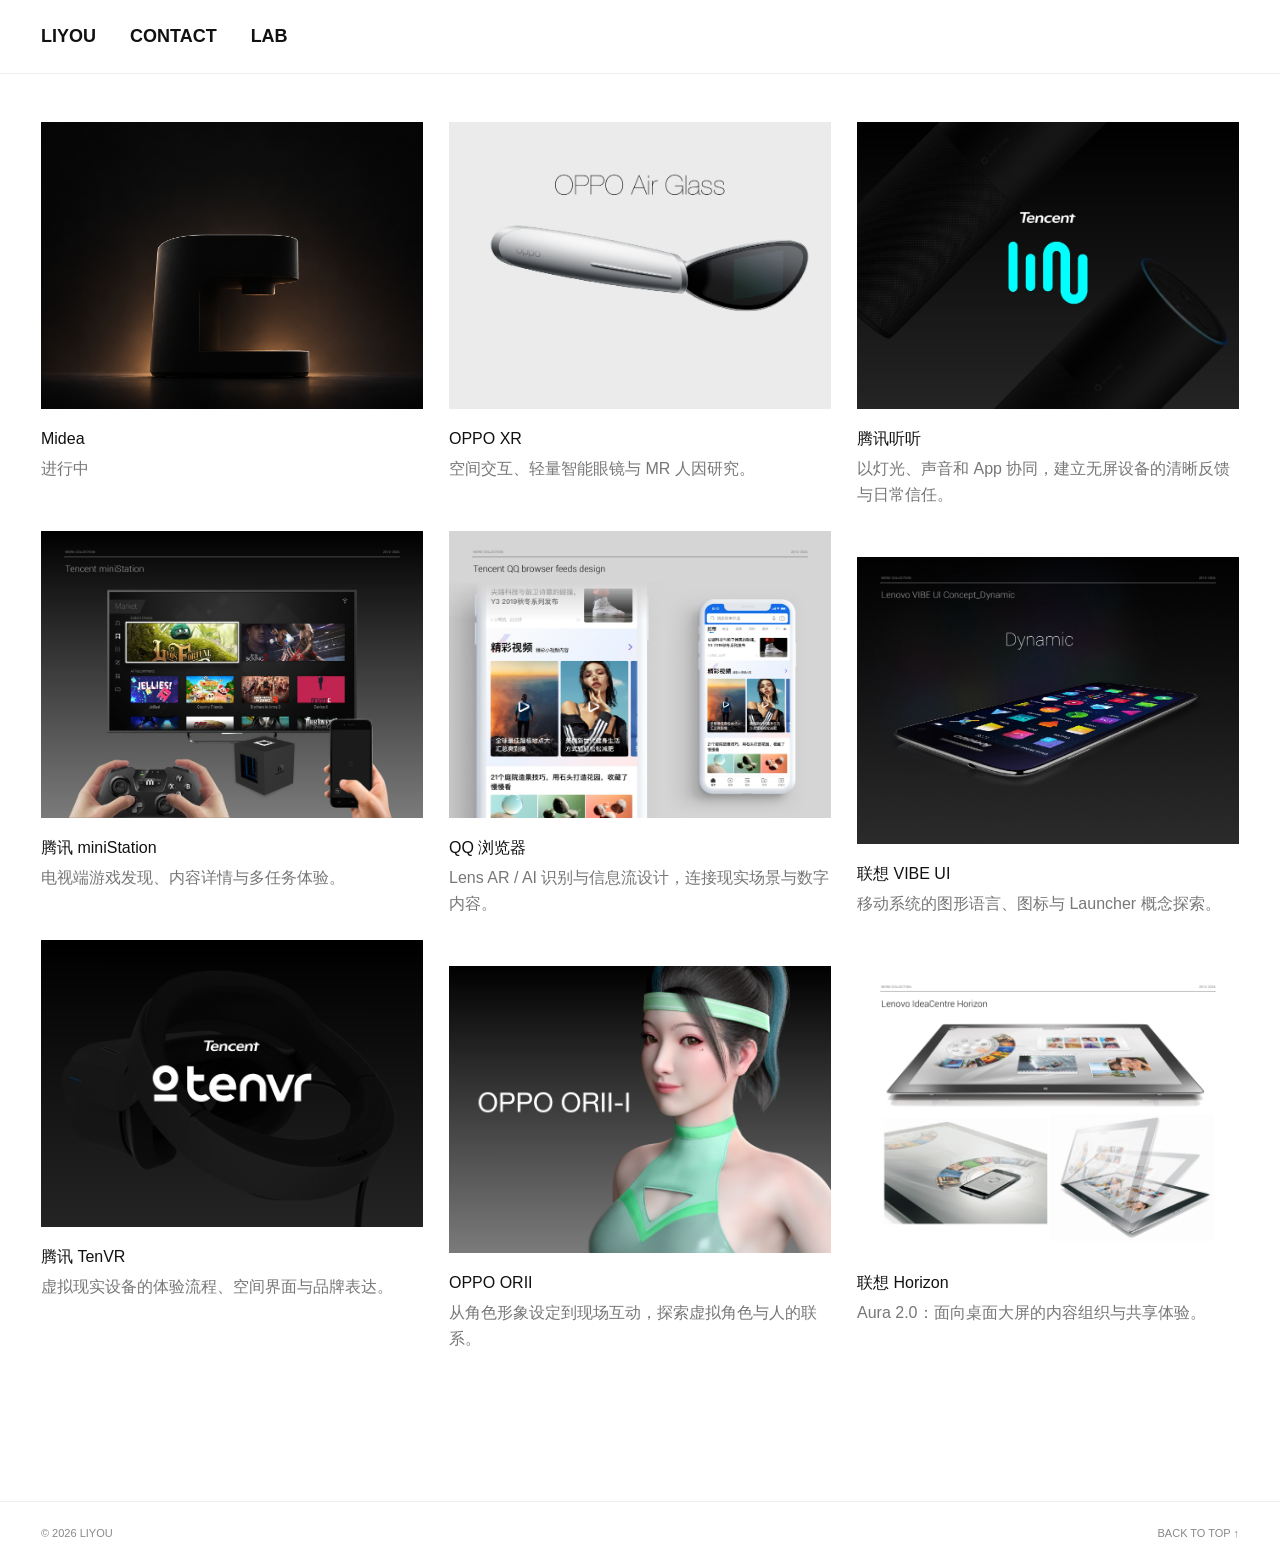
==== commit 0ccdd3e0: "Add Midea teaser and rename Studio to Lab" ====
--- a/index.html
+++ b/index.html
@@ -1 +1 @@
-<!doctype html><html lang="zh-CN"><head><meta charset="utf-8"><meta name="viewport" content="width=device-width,initial-scale=1"><meta name="description" content="李由的用户体验与交互设计作品，涵盖 XR、智能硬件、游戏娱乐与移动系统。"><title>Works — LIYOU</title><link rel="stylesheet" href="style.css?v=bold-nav-1"><link rel="stylesheet" href="cases.css?v=20261102-fullcovers-masonry"><link rel="icon" href="favicon.ico?v=portrait-circle-2" sizes="any"><link rel="icon" type="image/png" sizes="32x32" href="favicon-32.png?v=portrait-circle-2"><link rel="apple-touch-icon" sizes="180x180" href="apple-touch-icon.png?v=portrait-circle-2"></head><body class="portfolio"><a class="skip" href="#content">跳转至正文</a><header><nav aria-label="Main navigation"><a href="liyou.html?v=bio-nav-2">LIYOU</a><a href="contact.html?v=bold-nav-1">CONTACT</a><a href="https://liinlab.github.io/">STUDIO</a></nav></header><main id="content" class="selected-work"><div class="projects masonry"><div class="project-item"><a class="project" href="oppo-xr.html?v=viewer-1"><div class="project-visual" style="background:#eaeaea"><img src="cover-full-xr.jpg" alt="OPPO XR作品图" loading="lazy"></div><h2>OPPO XR</h2><p>空间交互、轻量智能眼镜与 MR 人因研究。</p></a></div><div class="project-item"><a class="project" href="tencent-tingting.html?v=viewer-1"><div class="project-visual" style="background:#080808"><img src="cover-full-ting.jpg" alt="腾讯听听作品图" loading="lazy"></div><h2>腾讯听听</h2><p>以灯光、声音和 App 协同，建立无屏设备的清晰反馈与日常信任。</p></a></div><div class="project-item"><a class="project" href="ministation.html?v=viewer-1"><div class="project-visual" style="background:#171717"><img src="cover-full-mini.jpg" alt="腾讯 miniStation作品图" loading="lazy"></div><h2>腾讯 miniStation</h2><p>电视端游戏发现、内容详情与多任务体验。</p></a></div><div class="project-item"><a class="project" href="qq-browser.html?v=viewer-1"><div class="project-visual" style="background:#eaeaea"><img src="cover-full-qq.jpg" alt="QQ 浏览器作品图" loading="lazy"></div><h2>QQ 浏览器</h2><p>Lens AR / AI 识别与信息流设计，连接现实场景与数字内容。</p></a></div><div class="project-item"><a class="project" href="lenovo-vibe.html?v=viewer-1"><div class="project-visual" style="background:#181818"><img src="cover-full-vibe.jpg" alt="联想 VIBE UI作品图" loading="lazy"></div><h2>联想 VIBE UI</h2><p>移动系统的图形语言、图标与 Launcher 概念探索。</p></a></div><div class="project-item"><a class="project" href="tencent-vr.html?v=viewer-1"><div class="project-visual" style="background:#0d0d0d"><img src="cover-full-vr.jpg" alt="腾讯 TenVR作品图" loading="lazy"></div><h2>腾讯 TenVR</h2><p>虚拟现实设备的体验流程、空间界面与品牌表达。</p></a></div><div class="project-item"><a class="project" href="oppo-orii.html?v=viewer-1"><div class="project-visual" style="background:#1c1c1c"><img src="cover-full-orii.jpg" alt="OPPO ORII作品图" loading="lazy"></div><h2>OPPO ORII</h2><p>从角色形象设定到现场互动，探索虚拟角色与人的联系。</p></a></div><div class="project-item"><a class="project" href="lenovo-horizon.html?v=viewer-1"><div class="project-visual" style="background:#eaeaea"><img src="cover-full-horizon.jpg" alt="联想 Horizon作品图" loading="lazy"></div><h2>联想 Horizon</h2><p>Aura 2.0：面向桌面大屏的内容组织与共享体验。</p></a></div></div></main><script src="masonry.js?v=20261102"></script><footer><p>© 2026 LIYOU</p><a href="#content">BACK TO TOP ↑</a></footer></body></html>+<!doctype html><html lang="zh-CN"><head><meta charset="utf-8"><meta name="viewport" content="width=device-width,initial-scale=1"><meta name="description" content="李由的用户体验与交互设计作品，涵盖 XR、智能硬件、游戏娱乐与移动系统。"><title>Works — LIYOU</title><link rel="stylesheet" href="style.css?v=bold-nav-1"><link rel="stylesheet" href="cases.css?v=20261102-fullcovers-masonry"><link rel="icon" href="favicon.ico?v=portrait-circle-2" sizes="any"><link rel="icon" type="image/png" sizes="32x32" href="favicon-32.png?v=portrait-circle-2"><link rel="apple-touch-icon" sizes="180x180" href="apple-touch-icon.png?v=portrait-circle-2"></head><body class="portfolio"><a class="skip" href="#content">跳转至正文</a><header><nav aria-label="Main navigation"><a href="liyou.html?v=bio-nav-2">LIYOU</a><a href="contact.html?v=bold-nav-1">CONTACT</a><a href="https://liinlab.github.io/">LAB</a></nav></header><main id="content" class="selected-work"><div class="projects masonry"><div class="project-item"><article class="project"><div class="project-visual" style="background:#0b0b0b"><img src="cover-coffee-ongoing.png" alt="咖啡机概念剪影，深色背景与柔和背光，无品牌或具体机型" fetchpriority="high"></div><h2>Midea</h2><p>进行中</p></article></div><div class="project-item"><a class="project" href="oppo-xr.html?v=viewer-1"><div class="project-visual" style="background:#eaeaea"><img src="cover-full-xr.jpg" alt="OPPO XR作品图" loading="lazy"></div><h2>OPPO XR</h2><p>空间交互、轻量智能眼镜与 MR 人因研究。</p></a></div><div class="project-item"><a class="project" href="tencent-tingting.html?v=viewer-1"><div class="project-visual" style="background:#080808"><img src="cover-full-ting.jpg" alt="腾讯听听作品图" loading="lazy"></div><h2>腾讯听听</h2><p>以灯光、声音和 App 协同，建立无屏设备的清晰反馈与日常信任。</p></a></div><div class="project-item"><a class="project" href="ministation.html?v=viewer-1"><div class="project-visual" style="background:#171717"><img src="cover-full-mini.jpg" alt="腾讯 miniStation作品图" loading="lazy"></div><h2>腾讯 miniStation</h2><p>电视端游戏发现、内容详情与多任务体验。</p></a></div><div class="project-item"><a class="project" href="qq-browser.html?v=viewer-1"><div class="project-visual" style="background:#eaeaea"><img src="cover-full-qq.jpg" alt="QQ 浏览器作品图" loading="lazy"></div><h2>QQ 浏览器</h2><p>Lens AR / AI 识别与信息流设计，连接现实场景与数字内容。</p></a></div><div class="project-item"><a class="project" href="lenovo-vibe.html?v=viewer-1"><div class="project-visual" style="background:#181818"><img src="cover-full-vibe.jpg" alt="联想 VIBE UI作品图" loading="lazy"></div><h2>联想 VIBE UI</h2><p>移动系统的图形语言、图标与 Launcher 概念探索。</p></a></div><div class="project-item"><a class="project" href="tencent-vr.html?v=viewer-1"><div class="project-visual" style="background:#0d0d0d"><img src="cover-full-vr.jpg" alt="腾讯 TenVR作品图" loading="lazy"></div><h2>腾讯 TenVR</h2><p>虚拟现实设备的体验流程、空间界面与品牌表达。</p></a></div><div class="project-item"><a class="project" href="oppo-orii.html?v=viewer-1"><div class="project-visual" style="background:#1c1c1c"><img src="cover-full-orii.jpg" alt="OPPO ORII作品图" loading="lazy"></div><h2>OPPO ORII</h2><p>从角色形象设定到现场互动，探索虚拟角色与人的联系。</p></a></div><div class="project-item"><a class="project" href="lenovo-horizon.html?v=viewer-1"><div class="project-visual" style="background:#eaeaea"><img src="cover-full-horizon.jpg" alt="联想 Horizon作品图" loading="lazy"></div><h2>联想 Horizon</h2><p>Aura 2.0：面向桌面大屏的内容组织与共享体验。</p></a></div></div></main><script src="masonry.js?v=20261102"></script><footer><p>© 2026 LIYOU</p><a href="#content">BACK TO TOP ↑</a></footer></body></html>
